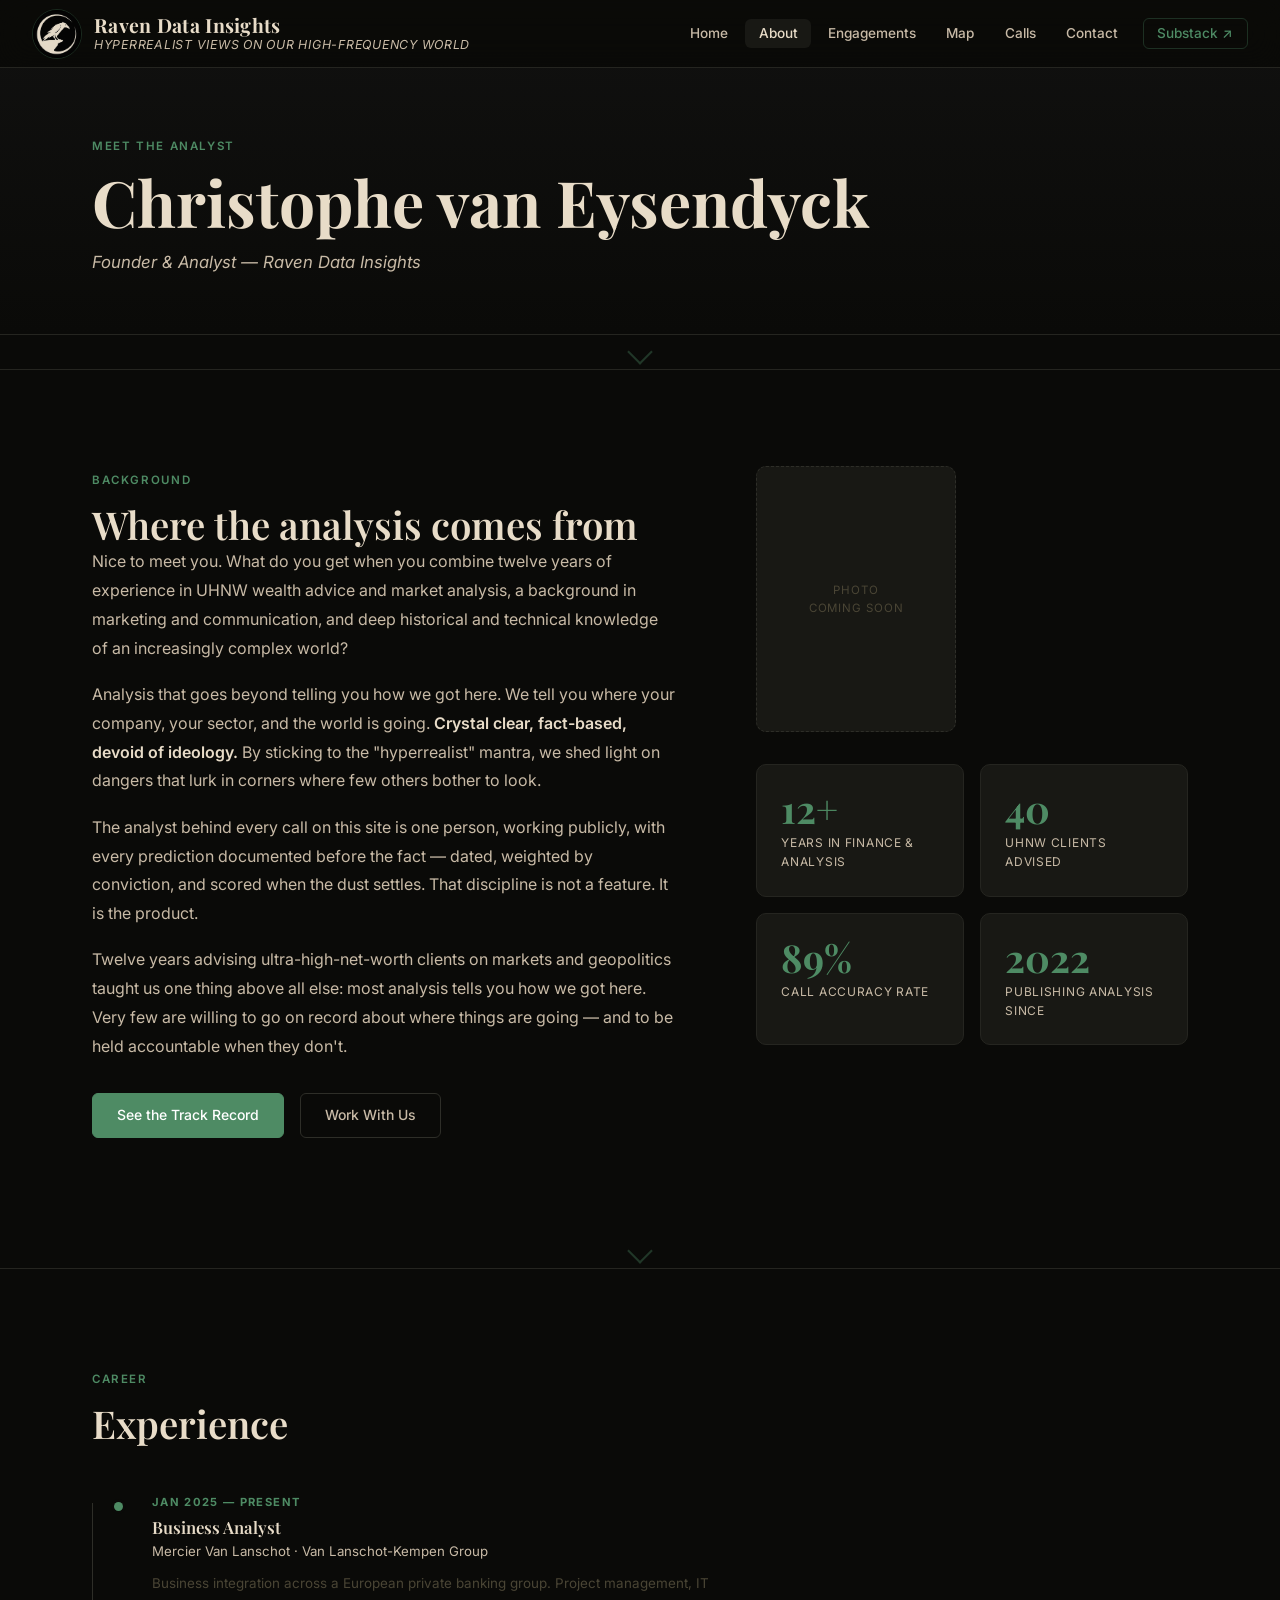
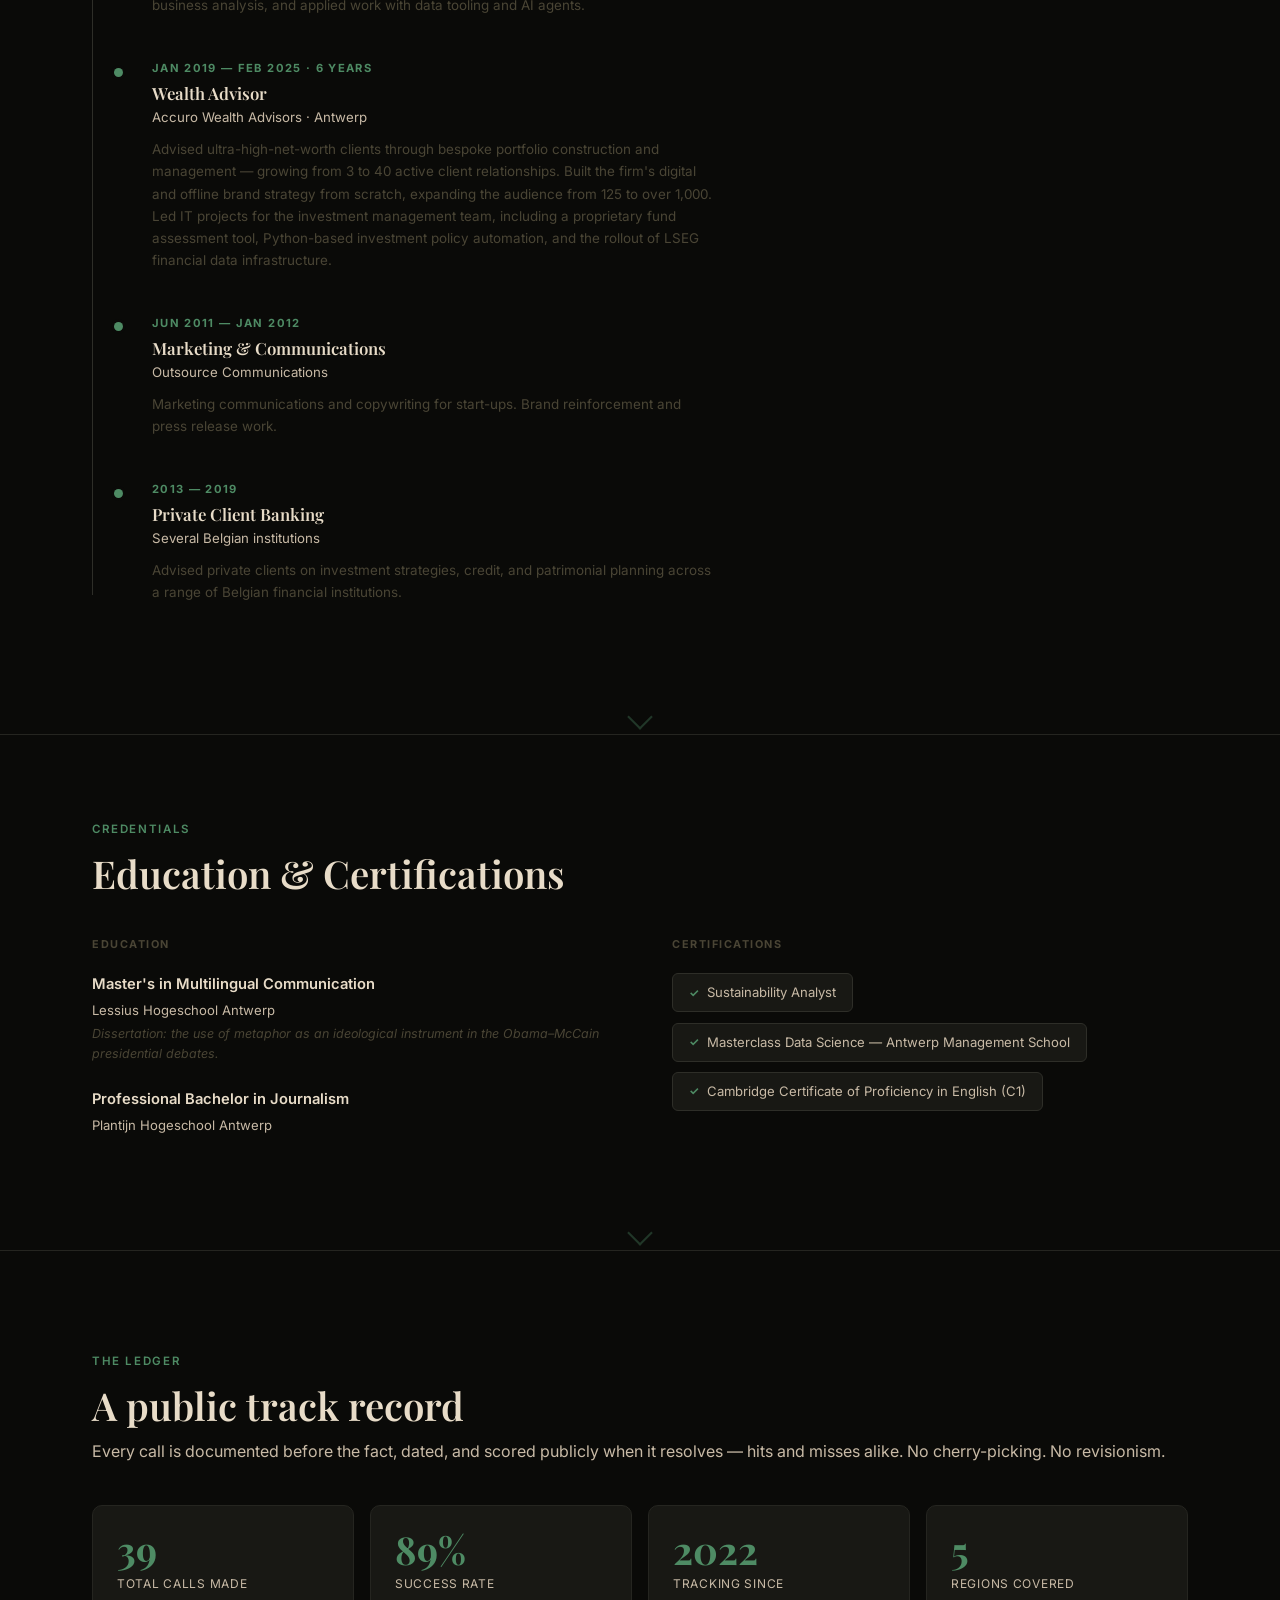
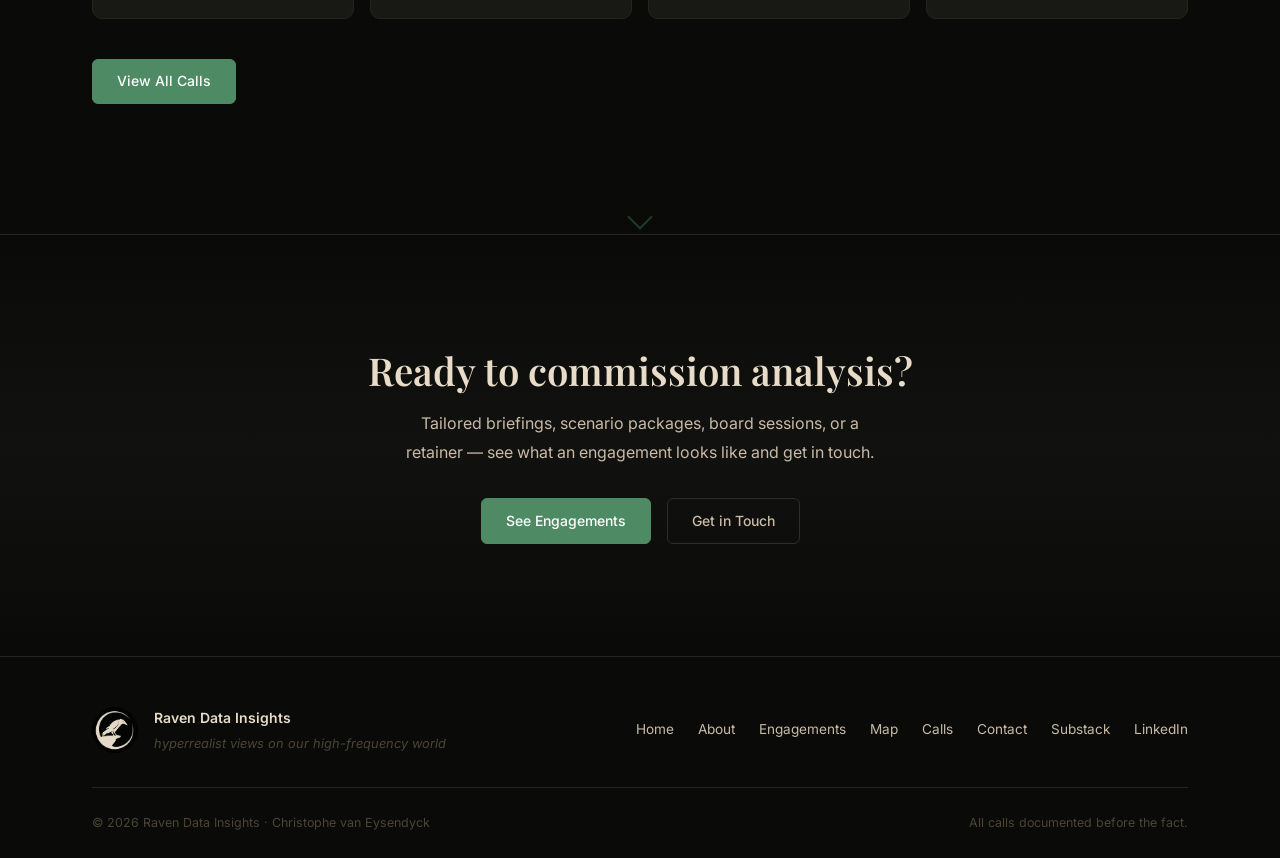
==== about.html @ c9869e21 "Add Meet the Analyst and Engagements pages Two new customer-facing pages: - about.html: bio, career " ====
<!DOCTYPE html>
<html lang="en">
<head>
  <meta charset="UTF-8">
  <meta name="viewport" content="width=device-width, initial-scale=1.0">
  <title>Meet the Analyst — Raven Data Insights</title>
  <meta name="description" content="Christophe van Eysendyck — geopolitical analyst, former UHNW wealth advisor, and founder of Raven Data Insights. Twelve years in finance, a public track record since 2022.">
  <link rel="canonical" href="https://realistdata.com/about">
  <link rel="icon" type="image/jpg" href="images/raven-logo.jpg">

  <link rel="preconnect" href="https://fonts.googleapis.com">
  <link rel="preconnect" href="https://fonts.gstatic.com" crossorigin>
  <link href="https://fonts.googleapis.com/css2?family=Playfair+Display:ital,wght@0,400;0,600;0,700;1,400&family=Inter:wght@300;400;500;600&display=swap" rel="stylesheet">

  <!-- Open Graph -->
  <meta property="og:type" content="website">
  <meta property="og:url" content="https://realistdata.com/about">
  <meta property="og:title" content="Meet the Analyst — Raven Data Insights">
  <meta property="og:description" content="Twelve years in UHNW wealth management and market analysis. A public track record since 2022. Meet the analyst behind the calls.">
  <meta property="og:image" content="https://realistdata.com/images/raven-og.jpg">
  <meta property="og:site_name" content="Raven Data Insights">

  <!-- Twitter Card -->
  <meta name="twitter:card" content="summary_large_image">
  <meta name="twitter:title" content="Meet the Analyst — Raven Data Insights">
  <meta name="twitter:description" content="Twelve years in UHNW wealth management and market analysis. A public track record since 2022.">
  <meta name="twitter:image" content="https://realistdata.com/images/raven-og.jpg">

  <link rel="stylesheet" href="css/style.css">
  <script id="Cookiebot" src="https://consent.cookiebot.com/uc.js" data-cbid="f82b530f-d535-4b13-9f3a-c132d8e75b42" data-blockingmode="auto" type="text/javascript"></script>
  <script async src="https://www.googletagmanager.com/gtag/js?id=G-5BYW86M4N2"></script>
  <script>
    window.dataLayer = window.dataLayer || [];
    function gtag(){dataLayer.push(arguments);}
    gtag('js', new Date());
    gtag('config', 'G-5BYW86M4N2');
  </script>
</head>
<body>
  <a href="#main" class="skip-link">Skip to content</a>

  <!-- ── NAVBAR ──────────────────────────────────────────────── -->
  <nav class="navbar">
    <a href="index.html" class="nav-brand">
      <img src="images/raven-logo.jpg" alt="Raven Data Insights" class="nav-logo">
      <div class="nav-title">
        <span class="nav-name">Raven Data Insights</span>
        <span class="nav-sub">hyperrealist views on our high-frequency world</span>
      </div>
    </a>
    <ul class="nav-links">
      <li><a href="index.html">Home</a></li>
      <li><a href="about.html" class="active">About</a></li>
      <li><a href="services.html">Engagements</a></li>
      <li><a href="map.html">Map</a></li>
      <li><a href="calls.html">Calls</a></li>
      <li><a href="contact.html">Contact</a></li>
      <li><a href="https://substack.com/@fromtheledge" target="_blank" rel="noopener" class="nav-cta">Substack ↗</a></li>
    </ul>
    <button class="nav-hamburger" aria-label="Toggle menu" aria-expanded="false">
      <span></span><span></span><span></span>
    </button>
  </nav>

  <main id="main">

  <!-- ── PAGE HEADER ─────────────────────────────────────────── -->
  <section class="page-hero">
    <div class="container">
      <span class="section-label">Meet the Analyst</span>
      <h1>Christophe van Eysendyck</h1>
      <p class="page-tagline">Founder &amp; Analyst — Raven Data Insights</p>
    </div>
  </section>

  <!-- ── BIO ─────────────────────────────────────────────────── -->
  <div class="section-divider"><div class="section-chevron"></div></div>
  <section class="bio-section">
    <div class="container">
      <div class="bio-grid">

        <div class="bio-text">
          <span class="section-label">Background</span>
          <h2>Where the analysis comes from</h2>

          <p>Nice to meet you. What do you get when you combine twelve years of experience in UHNW wealth advice and market analysis, a background in marketing and communication, and deep historical and technical knowledge of an increasingly complex world?</p>

          <p>Analysis that goes beyond telling you how we got here. We tell you where your company, your sector, and the world is going. <strong>Crystal clear, fact-based, devoid of ideology.</strong> By sticking to the "hyperrealist" mantra, we shed light on dangers that lurk in corners where few others bother to look.</p>

          <p>The analyst behind every call on this site is one person, working publicly, with every prediction documented before the fact — dated, weighted by conviction, and scored when the dust settles. That discipline is not a feature. It is the product.</p>

          <p>Twelve years advising ultra-high-net-worth clients on markets and geopolitics taught us one thing above all else: most analysis tells you how we got here. Very few are willing to go on record about where things are going — and to be held accountable when they don't.</p>

          <div style="margin-top: 2rem; display: flex; gap: 1rem; flex-wrap: wrap;">
            <a href="calls.html" class="btn btn-primary">See the Track Record</a>
            <a href="services.html" class="btn btn-outline">Work With Us</a>
          </div>
        </div>

        <div>
          <div class="bio-photo" aria-label="Photo coming soon">
            Photo<br>coming soon
          </div>
          <div class="bio-stats">
            <div class="stat-card">
              <span class="stat-number">12+</span>
              <span class="stat-label">Years in Finance &amp; Analysis</span>
            </div>
            <div class="stat-card">
              <span class="stat-number">40</span>
              <span class="stat-label">UHNW Clients Advised</span>
            </div>
            <div class="stat-card">
              <span class="stat-number" id="about-stat-rate">—</span>
              <span class="stat-label">Call Accuracy Rate</span>
            </div>
            <div class="stat-card">
              <span class="stat-number">2022</span>
              <span class="stat-label">Publishing Analysis Since</span>
            </div>
          </div>
        </div>

      </div>
    </div>
  </section>

  <!-- ── CAREER TIMELINE ─────────────────────────────────────── -->
  <div class="section-divider"><div class="section-chevron"></div></div>
  <section class="timeline-section">
    <div class="container">
      <span class="section-label">Career</span>
      <h2>Experience</h2>
      <div class="timeline-list">

        <div class="timeline-item">
          <div class="timeline-date">Jan 2025 — Present</div>
          <div class="timeline-role">Business Analyst</div>
          <div class="timeline-org">Mercier Van Lanschot · Van Lanschot-Kempen Group</div>
          <div class="timeline-desc">Business integration across a European private banking group. Project management, IT business analysis, and applied work with data tooling and AI agents.</div>
        </div>

        <div class="timeline-item">
          <div class="timeline-date">Jan 2019 — Feb 2025 · 6 years</div>
          <div class="timeline-role">Wealth Advisor</div>
          <div class="timeline-org">Accuro Wealth Advisors · Antwerp</div>
          <div class="timeline-desc">Advised ultra-high-net-worth clients through bespoke portfolio construction and management — growing from 3 to 40 active client relationships. Built the firm's digital and offline brand strategy from scratch, expanding the audience from 125 to over 1,000. Led IT projects for the investment management team, including a proprietary fund assessment tool, Python-based investment policy automation, and the rollout of LSEG financial data infrastructure.</div>
        </div>

        <div class="timeline-item">
          <div class="timeline-date">Jun 2011 — Jan 2012</div>
          <div class="timeline-role">Marketing &amp; Communications</div>
          <div class="timeline-org">Outsource Communications</div>
          <div class="timeline-desc">Marketing communications and copywriting for start-ups. Brand reinforcement and press release work.</div>
        </div>

        <div class="timeline-item">
          <div class="timeline-date">2013 — 2019</div>
          <div class="timeline-role">Private Client Banking</div>
          <div class="timeline-org">Several Belgian institutions</div>
          <div class="timeline-desc">Advised private clients on investment strategies, credit, and patrimonial planning across a range of Belgian financial institutions.</div>
        </div>

      </div>
    </div>
  </section>

  <!-- ── EDUCATION & CERTIFICATIONS ─────────────────────────── -->
  <div class="section-divider"><div class="section-chevron"></div></div>
  <section class="creds-section">
    <div class="container">
      <span class="section-label">Credentials</span>
      <h2>Education &amp; Certifications</h2>
      <div class="creds-grid">

        <div>
          <div class="creds-group-label">Education</div>
          <div class="edu-item">
            <div class="edu-degree">Master's in Multilingual Communication</div>
            <div class="edu-institution">Lessius Hogeschool Antwerp</div>
            <div class="edu-note">Dissertation: the use of metaphor as an ideological instrument in the Obama–McCain presidential debates.</div>
          </div>
          <div class="edu-item">
            <div class="edu-degree">Professional Bachelor in Journalism</div>
            <div class="edu-institution">Plantijn Hogeschool Antwerp</div>
          </div>
        </div>

        <div>
          <div class="creds-group-label">Certifications</div>
          <div class="cert-list">
            <div class="cert-chip">Sustainability Analyst</div>
            <div class="cert-chip">Masterclass Data Science — Antwerp Management School</div>
            <div class="cert-chip">Cambridge Certificate of Proficiency in English (C1)</div>
          </div>
        </div>

      </div>
    </div>
  </section>

  <!-- ── TRACK RECORD SNAPSHOT ───────────────────────────────── -->
  <div class="section-divider"><div class="section-chevron"></div></div>
  <section class="track-snapshot">
    <div class="container">
      <span class="section-label">The Ledger</span>
      <h2>A public track record</h2>
      <p>Every call is documented before the fact, dated, and scored publicly when it resolves — hits and misses alike. No cherry-picking. No revisionism.</p>
      <div class="snapshot-stats">
        <div class="stat-card">
          <span class="stat-number" id="snap-total">—</span>
          <span class="stat-label">Total Calls Made</span>
        </div>
        <div class="stat-card">
          <span class="stat-number" id="snap-rate">—</span>
          <span class="stat-label">Success Rate</span>
        </div>
        <div class="stat-card">
          <span class="stat-number">2022</span>
          <span class="stat-label">Tracking Since</span>
        </div>
        <div class="stat-card">
          <span class="stat-number" id="snap-regions">—</span>
          <span class="stat-label">Regions Covered</span>
        </div>
      </div>
      <div style="margin-top: 2.5rem;">
        <a href="calls.html" class="btn btn-primary">View All Calls</a>
      </div>
    </div>
  </section>

  <!-- ── CTA BAND ────────────────────────────────────────────── -->
  <div class="section-divider"><div class="section-chevron"></div></div>
  <section class="cta-section">
    <div class="container">
      <h2>Ready to commission analysis?</h2>
      <p>Tailored briefings, scenario packages, board sessions, or a retainer — see what an engagement looks like and get in touch.</p>
      <div class="cta-buttons">
        <a href="services.html" class="btn btn-primary">See Engagements</a>
        <a href="contact.html" class="btn btn-outline">Get in Touch</a>
      </div>
    </div>
  </section>

  </main>

  <!-- ── FOOTER ──────────────────────────────────────────────── -->
  <footer class="footer">
    <div class="container">
      <div class="footer-grid">
        <div class="footer-brand">
          <img src="images/raven-logo.jpg" alt="Logo" class="footer-logo">
          <div>
            <p><strong>Raven Data Insights</strong></p>
            <p><em>hyperrealist views on our high-frequency world</em></p>
          </div>
        </div>
        <div class="footer-links">
          <a href="index.html">Home</a>
          <a href="about.html">About</a>
          <a href="services.html">Engagements</a>
          <a href="map.html">Map</a>
          <a href="calls.html">Calls</a>
          <a href="contact.html">Contact</a>
          <a href="https://substack.com/@fromtheledge" target="_blank" rel="noopener">Substack</a>
          <a href="https://www.linkedin.com/newsletters/notes-from-the-ledge-6951182737105936385/" target="_blank" rel="noopener">LinkedIn</a>
        </div>
      </div>
      <div class="footer-bottom">
        <p>&copy; 2026 Raven Data Insights · Christophe van Eysendyck</p>
        <p>All calls documented before the fact.</p>
      </div>
    </div>
  </footer>

  <script>
    // Hamburger menu
    (function() {
      const btn = document.querySelector('.nav-hamburger');
      const nav = document.querySelector('.nav-links');
      if (!btn || !nav) return;
      btn.addEventListener('click', () => {
        const open = nav.classList.toggle('open');
        btn.classList.toggle('open', open);
        btn.setAttribute('aria-expanded', open);
      });
      nav.querySelectorAll('a').forEach(a => {
        a.addEventListener('click', () => {
          nav.classList.remove('open');
          btn.classList.remove('open');
          btn.setAttribute('aria-expanded', 'false');
        });
      });
    })();

    // Live stats from calls.json
    fetch('data/calls.json')
      .then(r => r.json())
      .then(data => {
        const all = data.calls.filter(c => !c._placeholder);
        const completed = all.filter(c => c.outcome !== 'pending');
        const successful = completed.filter(c => c.outcome === 'success');
        const regions = [...new Set(all.map(c => c.region))].length;
        const rate = completed.length > 0
          ? Math.round(successful.length / completed.length * 100) + '%'
          : '—';

        ['snap-total', 'about-stat-rate'].forEach(id => {
          const el = document.getElementById(id);
          if (el) el.textContent = id === 'snap-total' ? all.length : rate;
        });
        document.getElementById('snap-total').textContent = all.length;
        document.getElementById('snap-rate').textContent = rate;
        document.getElementById('snap-regions').textContent = regions;
        document.getElementById('about-stat-rate').textContent = rate;
      })
      .catch(() => {
        ['snap-total'].forEach(id => { const el = document.getElementById(id); if (el) el.textContent = '16'; });
        ['snap-rate', 'about-stat-rate'].forEach(id => { const el = document.getElementById(id); if (el) el.textContent = '86%'; });
        const el = document.getElementById('snap-regions'); if (el) el.textContent = '5';
      });
  </script>
</body>
</html>
---- css/style.css ----
/* ============================================================
   Raven Data Insights — Design System
   Fonts: Playfair Display (headings) + Inter (UI/body)
   Accent: #4E8B64 (monument green) | Background: near-black
   ============================================================ */

/* Fonts loaded via <link> in HTML <head> for performance — do not re-import here */

/* ── Variables ─────────────────────────────────────────────── */
:root {
  --bg:           #0a0a08;
  --bg-surface:   #111110;
  --bg-card:      #181814;
  --bg-elevated:  #222220;
  --text:         #e8dcc8;
  --text-muted:   #c8baa6;
  --text-dim:     #4a4535;
  --accent:       #4E8B64;
  --accent-hover: #3D7252;
  --accent-glow:  rgba(78, 139, 100, 0.12);
  --success:      #52b788;
  --failed:       #e07070;
  --pending:      #f4a942;
  --border:       #252520;
  --border-light: #2e2e28;
  --nav-h:        68px;
  --radius:       10px;
}

/* ── Reset ─────────────────────────────────────────────────── */
*, *::before, *::after { box-sizing: border-box; margin: 0; padding: 0; }
html { scroll-behavior: smooth; font-size: 16px; }
body {
  font-family: 'Inter', system-ui, sans-serif;
  background: var(--bg);
  color: var(--text);
  line-height: 1.6;
  -webkit-font-smoothing: antialiased;
  -moz-osx-font-smoothing: grayscale;
}
img { display: block; max-width: 100%; }
a { color: var(--accent); text-decoration: none; }
a:hover { text-decoration: underline; }
ul, ol { list-style: none; }

/* ── Accessibility: Focus styles ──────────────────────────── */
:focus-visible {
  outline: 2px solid var(--accent);
  outline-offset: 2px;
}

/* ── Accessibility: Skip-to-content link ──────────────────── */
.skip-link {
  position: absolute;
  top: -100%;
  left: 1rem;
  z-index: 9999;
  background: var(--accent);
  color: #fff;
  padding: 0.6rem 1.2rem;
  border-radius: 0 0 6px 6px;
  font-size: 0.85rem;
  font-weight: 600;
  text-decoration: none;
  transition: top 0.2s;
}
.skip-link:focus {
  top: 0;
  outline: 2px solid #fff;
  outline-offset: 2px;
}

/* ── Accessibility: Screen-reader-only text ───────────────── */
.sr-only {
  position: absolute;
  width: 1px;
  height: 1px;
  padding: 0;
  margin: -1px;
  overflow: hidden;
  clip: rect(0, 0, 0, 0);
  white-space: nowrap;
  border: 0;
}

/* ── Typography ────────────────────────────────────────────── */
h1, h2, h3, h4 { font-family: 'Playfair Display', Georgia, serif; color: var(--text); }
h1 { font-size: clamp(2.2rem, 5vw, 4rem); font-weight: 700; line-height: 1.1; }
h2 { font-size: clamp(1.7rem, 3vw, 2.6rem); font-weight: 600; line-height: 1.2; }
h3 { font-size: 1.2rem; font-weight: 600; }
p  { color: var(--text-muted); line-height: 1.8; }
strong { color: var(--text); font-weight: 600; }

.section-label {
  display: inline-block;
  font-size: 0.72rem;
  font-weight: 600;
  letter-spacing: 0.14em;
  text-transform: uppercase;
  color: var(--accent);
  margin-bottom: 0.75rem;
}

/* ── Layout ────────────────────────────────────────────────── */
.container { max-width: 1160px; margin: 0 auto; padding: 0 2rem; }

/* ── Buttons ───────────────────────────────────────────────── */
.btn {
  display: inline-flex;
  align-items: center;
  gap: 0.4rem;
  padding: 0.65rem 1.5rem;
  border-radius: 6px;
  font-family: 'Inter', sans-serif;
  font-size: 0.875rem;
  font-weight: 500;
  text-decoration: none;
  transition: background 0.18s, border-color 0.18s, color 0.18s, transform 0.15s;
  cursor: pointer;
  border: 1px solid transparent;
  white-space: nowrap;
}
.btn:hover { text-decoration: none; transform: translateY(-1px); }
.btn-primary  { background: var(--accent); color: #fff; border-color: var(--accent); }
.btn-primary:hover  { background: var(--accent-hover); border-color: var(--accent-hover); }
.btn-secondary { background: var(--bg-card); color: var(--text); border-color: var(--border-light); }
.btn-secondary:hover { background: var(--bg-elevated); }
.btn-outline  { background: transparent; color: var(--text-muted); border-color: var(--border-light); }
.btn-outline:hover  { background: var(--bg-card); color: var(--text); }

/* ================================================================
   NAVBAR
   ================================================================ */
.navbar {
  position: fixed; top: 0; left: 0; right: 0;
  z-index: 1000;
  height: var(--nav-h);
  display: flex;
  align-items: center;
  justify-content: space-between;
  padding: 0 2rem;
  background: rgba(10, 10, 8, 0.94);
  border-bottom: 1px solid var(--border);
  backdrop-filter: blur(16px);
  -webkit-backdrop-filter: blur(16px);
}
.nav-brand {
  display: flex;
  align-items: center;
  gap: 0.75rem;
  text-decoration: none;
}
.nav-logo {
  width: 50px; height: 50px;
  border-radius: 50%;
  object-fit: cover;
  border: 1px solid rgba(78, 139, 100,0.25);
}
.nav-title { display: flex; flex-direction: column; line-height: 1.2; }
.nav-name {
  font-family: 'Playfair Display', serif;
  font-size: 1.22rem;
  font-weight: 700;
  color: var(--text);
  letter-spacing: 0.015em;
}
.nav-sub {
  font-size: 0.775rem;
  color: var(--text-muted);
  letter-spacing: 0.06em;
  text-transform: uppercase;
  font-style: italic;
}
.nav-links {
  display: flex;
  align-items: center;
  gap: 0.2rem;
}
.nav-links a {
  font-size: 0.85rem;
  font-weight: 500;
  color: var(--text-muted);
  padding: 0.4rem 0.85rem;
  border-radius: 6px;
  transition: color 0.15s, background 0.15s;
  text-decoration: none;
}
.nav-links a:hover,
.nav-links a.active { color: var(--text); background: var(--bg-card); }
.nav-cta {
  color: var(--accent) !important;
  border: 1px solid rgba(78, 139, 100,0.3);
  margin-left: 0.5rem;
}
.nav-cta:hover { background: var(--accent-glow) !important; }

/* ── Hamburger menu (mobile only) ───────────────────────── */
.nav-hamburger {
  display: none;
  flex-direction: column;
  justify-content: center;
  gap: 5px;
  cursor: pointer;
  background: none;
  border: none;
  padding: 8px;
  border-radius: 6px;
  transition: background 0.15s;
  flex-shrink: 0;
  margin-left: 0.5rem;
}
.nav-hamburger:hover { background: var(--bg-card); }
.nav-hamburger span {
  display: block;
  width: 22px;
  height: 2px;
  background: var(--text-muted);
  border-radius: 2px;
  transition: transform 0.22s ease, opacity 0.22s ease;
}
.nav-hamburger.open span:nth-child(1) { transform: translateY(7px) rotate(45deg); }
.nav-hamburger.open span:nth-child(2) { opacity: 0; transform: scaleX(0); }
.nav-hamburger.open span:nth-child(3) { transform: translateY(-7px) rotate(-45deg); }

/* ================================================================
   HOME PAGE — HERO
   ================================================================ */
.hero {
  min-height: 88vh;
  display: flex;
  flex-direction: column;
  align-items: center;
  justify-content: center;
  text-align: center;
  padding: calc(var(--nav-h) + 4rem) 2rem 5rem;
  position: relative;
  overflow: hidden;
}
.hero::before {
  content: '';
  position: absolute; inset: 0;
  background:
    radial-gradient(ellipse at 50% 25%, rgba(78, 139, 100,0.07) 0%, transparent 55%),
    radial-gradient(ellipse at 50% 100%, rgba(78, 139, 100,0.03) 0%, transparent 50%);
  pointer-events: none;
}
.hero-logo {
  width: 120px; height: 120px;
  border-radius: 50%;
  object-fit: cover;
  margin-bottom: 2rem;
  border: 2px solid rgba(78, 139, 100,0.35);
  box-shadow: 0 0 50px rgba(78, 139, 100,0.18), 0 0 100px rgba(78, 139, 100,0.06);
}
.hero-title { color: var(--text); margin-bottom: 0.75rem; letter-spacing: -0.01em; }
.hero-tagline {
  font-size: clamp(1.05rem, 2.2vw, 1.35rem);
  color: var(--text);
  font-weight: 400;
  letter-spacing: 0.02em;
  margin-bottom: 0.5rem;
  max-width: 520px;
}
.hero-subtitle {
  font-size: 0.92rem;
  font-style: italic;
  color: var(--text-muted);
  letter-spacing: 0.04em;
  margin-bottom: 2.5rem;
  max-width: 400px;
}
.hero-cta {
  display: flex;
  gap: 1rem;
  flex-wrap: wrap;
  justify-content: center;
}
.hero-scroll {
  position: absolute;
  bottom: 1.75rem;
  left: 50%;
  transform: translateX(-50%);
  display: flex;
  flex-direction: column;
  align-items: center;
  gap: 0.6rem;
  color: var(--text-muted);
  font-size: 0.68rem;
  letter-spacing: 0.12em;
  text-transform: uppercase;
  animation: fadeInUp 1s ease 0.5s both;
}
.scroll-chevron {
  width: 24px;
  height: 24px;
  border-right: 2px solid var(--accent);
  border-bottom: 2px solid var(--accent);
  transform: rotate(45deg);
  opacity: 0.5;
  animation: scrollBounce 2s ease infinite;
}
@keyframes scrollBounce {
  0%, 100% { opacity: 0.3; transform: rotate(45deg) translateY(0); }
  50% { opacity: 0.8; transform: rotate(45deg) translateY(5px); }
}
@keyframes fadeInUp {
  from { opacity: 0; transform: translateX(-50%) translateY(10px); }
  to   { opacity: 1; transform: translateX(-50%) translateY(0); }
}

/* ================================================================
   HOME PAGE — THE METHOD
   ================================================================ */
.method {
  padding: 7rem 0;
  border-top: 1px solid var(--border);
}
.method-grid {
  display: grid;
  grid-template-columns: 1fr 1fr;
  gap: 4rem;
  align-items: start;
}
.method-text h2 { margin-bottom: 1.5rem; }
.method-text p  { margin-bottom: 1.1rem; }

.method-principles {
  display: grid;
  grid-template-columns: 1fr 1fr;
  gap: 1rem;
}
.method-card {
  background: var(--bg-card);
  border: 1px solid var(--border);
  border-radius: var(--radius);
  padding: 1.5rem;
  transition: border-color 0.2s;
}
.method-card:hover { border-color: rgba(78, 139, 100, 0.3); }
.method-card-number {
  font-family: 'Playfair Display', serif;
  font-size: 1.8rem;
  font-weight: 700;
  color: var(--accent);
  line-height: 1;
  margin-bottom: 0.75rem;
  opacity: 0.6;
}
.method-card h3 {
  font-size: 1rem;
  margin-bottom: 0.5rem;
}
.method-card p {
  font-size: 0.84rem;
  line-height: 1.65;
}

/* ================================================================
   HOME PAGE — ABOUT
   ================================================================ */
.about {
  padding: 7rem 0;
  border-top: 1px solid var(--border);
}
.about-grid {
  display: grid;
  grid-template-columns: 1fr 1fr;
  gap: 5rem;
  align-items: start;
}
.about-text h2 { margin-bottom: 1.5rem; }
.about-text p  { margin-bottom: 1.1rem; }
.about-stats {
  display: grid;
  grid-template-columns: 1fr 1fr;
  gap: 1rem;
}
.stat-card {
  background: var(--bg-card);
  border: 1px solid var(--border);
  border-radius: var(--radius);
  padding: 1.5rem;
  display: flex;
  flex-direction: column;
  gap: 0.35rem;
  transition: border-color 0.2s;
}
.stat-card:hover { border-color: rgba(78, 139, 100,0.3); }
.stat-number {
  font-family: 'Playfair Display', serif;
  font-size: 2.4rem;
  font-weight: 700;
  color: var(--accent);
  line-height: 1;
}
.stat-label {
  font-size: 0.75rem;
  color: var(--text-muted);
  text-transform: uppercase;
  letter-spacing: 0.06em;
}

/* ================================================================
   HOME PAGE — SERVICES
   ================================================================ */
.services {
  padding: 7rem 0;
  border-top: 1px solid var(--border);
}
.services h2 { margin-bottom: 3.5rem; }
.services-grid {
  display: grid;
  grid-template-columns: repeat(3, 1fr);
  gap: 1.5rem;
}
.service-card {
  background: var(--bg-card);
  border: 1px solid var(--border);
  border-radius: var(--radius);
  padding: 2rem;
  transition: border-color 0.2s, transform 0.2s;
}
.service-card:hover {
  border-color: rgba(78, 139, 100,0.35);
  transform: translateY(-3px);
}
.service-icon { font-size: 1.6rem; margin-bottom: 1.1rem; }
.service-card h3 { color: var(--text); margin-bottom: 0.75rem; }

/* ================================================================
   HOME PAGE — CTA BAND
   ================================================================ */
.cta-section {
  padding: 7rem 0;
  border-top: 1px solid var(--border);
  text-align: center;
  background: linear-gradient(to bottom, var(--bg), var(--bg-surface) 50%, var(--bg));
}
.cta-section h2 { margin-bottom: 1rem; }
.cta-section p  { margin-bottom: 2rem; max-width: 480px; margin-left: auto; margin-right: auto; }
.cta-buttons { display: flex; gap: 1rem; justify-content: center; flex-wrap: wrap; }

/* ================================================================
   HOME PAGE — CONTACT CTA BAND
   ================================================================ */
.contact-cta-section {
  padding: 5rem 0;
  border-top: 1px solid var(--border);
}
.contact-cta-inner {
  display: flex;
  align-items: center;
  justify-content: space-between;
  gap: 3rem;
  background: var(--bg-card);
  border: 1px solid var(--border-light);
  border-left: 3px solid var(--accent);
  border-radius: var(--radius);
  padding: 3rem;
}
.contact-cta-text { flex: 1; }
.contact-cta-text h2 { margin-bottom: 0.75rem; }
.contact-cta-text p  { color: var(--text-muted); max-width: 440px; line-height: 1.7; }
.contact-cta-action {
  display: flex;
  flex-direction: column;
  align-items: center;
  gap: 1.1rem;
  flex-shrink: 0;
}
.contact-cta-email {
  font-size: 0.82rem;
  color: var(--text-dim);
}
.contact-cta-email a {
  color: var(--accent);
  text-decoration: none;
}
.contact-cta-email a:hover { text-decoration: underline; }

/* ================================================================
   SECTION DIVIDERS (chevrons between sections)
   ================================================================ */
.section-divider {
  display: flex;
  justify-content: center;
  padding: 0.5rem 0;
  background: var(--bg);
}
.section-chevron {
  width: 18px;
  height: 18px;
  border-right: 2px solid var(--accent);
  border-bottom: 2px solid var(--accent);
  transform: rotate(45deg);
  opacity: 0.35;
}

/* ================================================================
   FLOATING CTA BAR
   ================================================================ */
.floating-cta {
  position: fixed;
  bottom: 0;
  left: 0;
  right: 0;
  z-index: 900;
  background: rgba(10, 10, 8, 0.95);
  border-top: 1px solid var(--border-light);
  backdrop-filter: blur(16px);
  -webkit-backdrop-filter: blur(16px);
  padding: 1.25rem 2rem;
  transform: translateY(100%);
  opacity: 0;
  transition: transform 0.35s ease, opacity 0.25s ease;
  pointer-events: none;
}
.floating-cta.show {
  transform: translateY(0);
  opacity: 1;
  pointer-events: auto;
}
.floating-cta-inner {
  max-width: 1160px;
  margin: 0 auto;
  display: flex;
  align-items: center;
  justify-content: space-between;
  gap: 1.5rem;
}
.floating-cta-text {
  font-size: 1.15rem;
  color: var(--text);
  font-weight: 600;
  letter-spacing: 0.01em;
}
.btn-sm {
  padding: 0.65rem 1.75rem;
  font-size: 0.95rem;
}

/* ================================================================
   CONTACT PAGE
   ================================================================ */
.contact-page {
  padding: calc(var(--nav-h) + 4rem) 0 6rem;
}
.contact-grid {
  display: grid;
  grid-template-columns: 1fr 1.6fr;
  gap: 4rem;
  align-items: start;
}
.contact-info { }
.contact-info h1 { margin-bottom: 0.6rem; }
.contact-info .page-subtitle { margin-bottom: 2rem; }
.contact-info-block {
  margin-bottom: 2rem;
}
.contact-info-label {
  font-size: 0.65rem;
  font-weight: 700;
  letter-spacing: 0.12em;
  text-transform: uppercase;
  color: var(--text-dim);
  margin-bottom: 0.5rem;
}
.contact-info-value {
  font-size: 0.95rem;
  color: var(--text-muted);
}
.contact-info-value a {
  color: var(--accent);
  text-decoration: none;
}
.contact-info-value a:hover { text-decoration: underline; }
.contact-email-placeholder {
  color: var(--text-dim);
  font-style: italic;
  font-size: 0.85rem;
}
.contact-divider {
  border: none;
  border-top: 1px solid var(--border);
  margin: 2rem 0;
}

/* Contact form */
.contact-form-wrap {
  background: var(--bg-card);
  border: 1px solid var(--border-light);
  border-radius: var(--radius);
  padding: 2.5rem;
}
.contact-form-wrap h2 {
  font-size: 1.25rem;
  margin-bottom: 0.4rem;
}
.contact-form-wrap .form-intro {
  font-size: 0.84rem;
  color: var(--text-muted);
  margin-bottom: 2rem;
}
.form-group {
  margin-bottom: 1.25rem;
}
.form-group label {
  display: block;
  font-size: 0.75rem;
  font-weight: 600;
  letter-spacing: 0.06em;
  text-transform: uppercase;
  color: var(--text-dim);
  margin-bottom: 0.45rem;
}
.form-group input,
.form-group textarea {
  width: 100%;
  background: var(--bg-elevated);
  border: 1px solid var(--border-light);
  border-radius: 6px;
  padding: 0.7rem 0.9rem;
  color: var(--text);
  font-family: 'Inter', sans-serif;
  font-size: 0.875rem;
  transition: border-color 0.15s;
  box-sizing: border-box;
}
.form-group input:focus,
.form-group textarea:focus {
  outline: 2px solid var(--accent);
  outline-offset: -1px;
  border-color: var(--accent);
}
.form-group input::placeholder,
.form-group textarea::placeholder {
  color: var(--text-dim);
}
.form-group textarea { resize: vertical; min-height: 130px; }
.form-row {
  display: grid;
  grid-template-columns: 1fr 1fr;
  gap: 1rem;
}
.form-actions { margin-top: 1.75rem; }
/* Honeypot — visually hidden from real users */
.form-honeypot { display: none !important; }

/* Form success / error states */
.form-success {
  text-align: center;
  padding: 3rem 2rem;
}
.form-success-icon { font-size: 2.5rem; margin-bottom: 1rem; }
.form-success h3 { margin-bottom: 0.5rem; }
.form-success p { color: var(--text-muted); font-size: 0.9rem; }
.form-error-msg {
  background: rgba(224,112,112,0.1);
  border: 1px solid rgba(224,112,112,0.25);
  border-radius: 6px;
  color: var(--failed);
  font-size: 0.82rem;
  padding: 0.7rem 1rem;
  margin-top: 1rem;
  display: none;
}

/* ================================================================
   FOOTER
   ================================================================ */
.footer {
  border-top: 1px solid var(--border);
  padding: 3rem 0 1.5rem;
}
.footer-grid {
  display: flex;
  justify-content: space-between;
  align-items: center;
  gap: 2rem;
  margin-bottom: 2rem;
  flex-wrap: wrap;
}
.footer-brand { display: flex; align-items: center; gap: 1rem; }
.footer-logo { width: 46px; height: 46px; border-radius: 50%; object-fit: cover; }
.footer-brand p { font-size: 0.875rem; color: var(--text-muted); }
.footer-brand em { color: var(--text-dim); font-size: 0.8rem; }
.footer-links { display: flex; gap: 1.5rem; flex-wrap: wrap; }
.footer-links a { font-size: 0.85rem; color: var(--text-muted); }
.footer-links a:hover { color: var(--text); text-decoration: none; }
.footer-bottom {
  border-top: 1px solid var(--border);
  padding-top: 1.5rem;
  display: flex;
  justify-content: space-between;
  align-items: center;
  flex-wrap: wrap;
  gap: 0.5rem;
}
.footer-bottom p { font-size: 0.78rem; color: var(--text-dim); }

/* ================================================================
   MAP PAGE
   ================================================================ */
.map-page body, body.map-page { overflow: hidden; }

.map-bar {
  position: fixed;
  top: var(--nav-h); left: 0; right: 0;
  z-index: 500;
  height: 46px;
  display: flex;
  align-items: center;
  padding: 0 1.5rem;
  background: rgba(10,10,8,0.88);
  border-bottom: 1px solid var(--border);
  backdrop-filter: blur(10px);
  gap: 1rem;
}
.map-bar-title {
  font-size: 0.8rem;
  font-weight: 500;
  color: var(--text-muted);
  letter-spacing: 0.03em;
}
.map-bar-stats {
  display: flex;
  align-items: center;
  gap: 0.25em;
  font-size: 0.78rem;
  color: #b5b5ad;
  letter-spacing: 0.01em;
}
.map-bar-stats .stat-value {
  font-weight: 600;
  font-variant-numeric: tabular-nums;
}
.map-bar-stats .stat-total   { color: #ffffff; }
.map-bar-stats .stat-correct { color: var(--success); }
.map-bar-stats .stat-missed  { color: var(--failed); }
.map-bar-stats .stat-pending { color: var(--pending); }
.map-bar-stats .stat-sep     { margin: 0 0.35em; color: var(--text-dim); }

#map {
  position: fixed;
  top: calc(var(--nav-h) + 46px);
  left: 0; right: 0; bottom: 0;
  z-index: 1;
}

/* Map Legend */
.map-legend {
  position: fixed;
  bottom: 1.5rem;
  left: 1.25rem;
  z-index: 500;
  background: rgba(13,13,10,0.94);
  border: 1px solid var(--border-light);
  border-radius: var(--radius);
  backdrop-filter: blur(14px);
  -webkit-backdrop-filter: blur(14px);
  padding: 1rem 1.25rem;
  box-shadow: 0 8px 30px rgba(0,0,0,0.4);
}
.legend-title {
  font-size: 0.62rem;
  color: var(--text-dim);
  text-transform: uppercase;
  letter-spacing: 0.12em;
  margin-bottom: 0.8rem;
  font-weight: 600;
}
.legend-item {
  display: flex;
  align-items: center;
  gap: 0.6rem;
  margin-bottom: 0.45rem;
  font-size: 0.8rem;
  color: var(--text-muted);
}
.legend-item:last-child { margin-bottom: 0; }
.legend-dot {
  width: 11px; height: 11px;
  border-radius: 50%;
  flex-shrink: 0;
  border: 1.5px solid rgba(255,255,255,0.12);
}
.legend-dot.success { background: var(--success); box-shadow: 0 0 6px rgba(82,183,136,0.5); }
.legend-dot.failed  { background: var(--failed);  box-shadow: 0 0 6px rgba(224,112,112,0.5); }
.legend-dot.pending { background: var(--pending); box-shadow: 0 0 6px rgba(244,169,66,0.5); }
.legend-dot.passive { background: #555; }

.popup-inner {
  font-family: 'Inter', sans-serif;
  min-width: 260px;
  max-width: 320px;
  padding: 1.25rem;
}
.popup-year {
  font-size: 0.68rem;
  font-weight: 700;
  letter-spacing: 0.12em;
  text-transform: uppercase;
  color: var(--accent);
  margin-bottom: 0.35rem;
}
.popup-title {
  font-family: 'Playfair Display', serif;
  font-size: 1rem;
  font-weight: 700;
  color: #e8dcc8;
  margin-bottom: 0.7rem;
  line-height: 1.3;
}
.popup-status {
  display: inline-flex;
  align-items: center;
  gap: 0.35rem;
  font-size: 0.73rem;
  font-weight: 600;
  padding: 0.22rem 0.6rem;
  border-radius: 4px;
  margin-bottom: 0.8rem;
}
.popup-status.success { background: rgba(82,183,136,0.14); color: var(--success); }
.popup-status.failed  { background: rgba(224,112,112,0.14); color: var(--failed); }
.popup-status.pending { background: rgba(244,169,66,0.14); color: var(--pending); }
.popup-desc {
  font-size: 0.82rem;
  color: #7a7060;
  line-height: 1.6;
  margin-bottom: 0.85rem;
  border-top: 1px solid #252520;
  padding-top: 0.85rem;
}
.popup-footer {
  display: flex;
  justify-content: space-between;
  align-items: center;
}
.popup-link {
  font-size: 0.78rem;
  color: var(--accent);
  text-decoration: none;
}
.popup-link:hover { text-decoration: underline; }
.popup-weight-tag {
  font-size: 0.7rem;
  color: var(--text-dim);
  display: flex;
  align-items: center;
  gap: 0.25rem;
}

/* ================================================================
   CALLS PAGE
   ================================================================ */
.calls-page { padding: calc(var(--nav-h) + 3.5rem) 0 5rem; }
.page-header { margin-bottom: 3rem; }
.page-header h1 { margin-bottom: 0.5rem; }
.page-subtitle {
  color: var(--text-muted);
  font-style: italic;
  font-size: 1rem;
}

/* Score summary row */
.score-grid {
  display: grid;
  grid-template-columns: repeat(4, 1fr);
  gap: 1rem;
  margin-bottom: 3rem;
}
.score-card {
  background: var(--bg-card);
  border: 1px solid var(--border);
  border-radius: var(--radius);
  padding: 1.25rem 1.5rem;
  transition: border-color 0.2s;
}
.score-card:hover { border-color: rgba(78, 139, 100,0.25); }
.score-card-year {
  font-size: 0.68rem;
  font-weight: 700;
  letter-spacing: 0.12em;
  text-transform: uppercase;
  color: var(--text-muted);
  margin-bottom: 0.5rem;
}
.score-card-value {
  font-family: 'Playfair Display', serif;
  font-size: 2.1rem;
  font-weight: 700;
  color: var(--accent);
  line-height: 1;
  margin-bottom: 0.3rem;
}
.score-card-label { font-size: 0.78rem; color: var(--text-muted); }
.score-bar {
  margin-top: 0.8rem;
  height: 3px;
  background: var(--border);
  border-radius: 2px;
  overflow: hidden;
}
.score-bar-fill {
  height: 100%;
  background: linear-gradient(to right, var(--accent), #6AAF84);
  border-radius: 2px;
  width: 0;
  transition: width 1s ease 0.3s;
}

/* Year filter tabs */
.year-tabs {
  display: flex;
  gap: 0;
  margin-bottom: 2rem;
  border-bottom: 1px solid var(--border);
}
.year-tab {
  padding: 0.6rem 1.5rem;
  background: none;
  border: none;
  color: var(--text-muted);
  font-family: 'Inter', sans-serif;
  font-size: 0.875rem;
  font-weight: 500;
  cursor: pointer;
  border-bottom: 2px solid transparent;
  margin-bottom: -1px;
  transition: color 0.15s, border-color 0.15s;
}
.year-tab:hover { color: var(--text); }
.year-tab.active { color: var(--accent); border-bottom-color: var(--accent); }

/* Calls list */
.calls-list { display: flex; flex-direction: column; gap: 0.75rem; }

.call-card {
  background: var(--bg-card);
  border: 1px solid var(--border);
  border-radius: var(--radius);
  padding: 1.4rem 1.6rem;
  display: grid;
  grid-template-columns: 1fr auto;
  gap: 1.5rem;
  align-items: center;
  transition: border-color 0.18s;
}
.call-card:hover { border-color: var(--border-light); }
.call-card.success-card { border-left: 3px solid rgba(82,183,136,0.4); }
.call-card.failed-card  { border-left: 3px solid rgba(224,112,112,0.4); }
.call-card.pending-card { border-left: 3px solid rgba(244,169,66,0.4); }
.call-card.placeholder  { opacity: 0.35; border-style: dashed; }

.call-meta {
  display: flex;
  align-items: center;
  gap: 0.65rem;
  margin-bottom: 0.4rem;
  flex-wrap: wrap;
}
.call-date {
  font-size: 0.73rem;
  color: var(--text-muted);
  letter-spacing: 0.02em;
}
.call-region {
  font-size: 0.67rem;
  font-weight: 600;
  letter-spacing: 0.08em;
  text-transform: uppercase;
  color: var(--text-dim);
  background: var(--bg-elevated);
  padding: 0.18rem 0.5rem;
  border-radius: 3px;
}
.call-title {
  font-family: 'Playfair Display', serif;
  font-size: 1.05rem;
  color: var(--text);
  margin-bottom: 0.45rem;
  line-height: 1.3;
}
.call-desc {
  font-size: 0.84rem;
  color: var(--text-muted);
  line-height: 1.65;
  margin-bottom: 0.5rem;
}
.call-link {
  font-size: 0.78rem;
  color: var(--accent);
}
.call-link:hover { text-decoration: underline; }

.call-right {
  display: flex;
  flex-direction: column;
  align-items: flex-end;
  gap: 0.6rem;
  min-width: 120px;
}
.outcome-badge {
  display: inline-flex;
  align-items: center;
  gap: 0.35rem;
  font-size: 0.77rem;
  font-weight: 600;
  padding: 0.3rem 0.75rem;
  border-radius: 5px;
  white-space: nowrap;
}
.outcome-badge.success { background: rgba(82,183,136,0.12); color: var(--success); }
.outcome-badge.failed  { background: rgba(224,112,112,0.12); color: var(--failed); }
.outcome-badge.pending { background: rgba(244,169,66,0.12); color: var(--pending); }

.weight-badge {
  font-size: 0.72rem;
  color: var(--text-dim);
  display: flex;
  align-items: center;
  gap: 0.3rem;
}
.weight-stars { color: var(--accent); }
.weight-label { color: var(--text-muted); }

/* Scoring explainer */
.scoring-note {
  margin-top: 3rem;
  padding: 1.5rem;
  background: var(--bg-card);
  border: 1px solid var(--border);
  border-radius: var(--radius);
  font-size: 0.82rem;
  color: var(--text-muted);
  line-height: 1.7;
}
.scoring-note strong { color: var(--text); }

/* ================================================================
   RESPONSIVE
   ================================================================ */
@media (max-width: 900px) {
  .method-grid { grid-template-columns: 1fr; gap: 3rem; }
  .about-grid { grid-template-columns: 1fr; gap: 3rem; }
  .services-grid { grid-template-columns: 1fr 1fr; }
  .score-grid { grid-template-columns: 1fr 1fr; }
  .contact-cta-inner { flex-direction: column; align-items: flex-start; }
  .contact-cta-action { align-items: flex-start; }
  .contact-grid { grid-template-columns: 1fr; gap: 2.5rem; }
}

/* ── Hamburger / mobile nav (≤ 680px) ───────────────────── */
@media (max-width: 680px) {
  .nav-hamburger { display: flex; }
  .nav-links {
    display: none;
    position: fixed;
    top: var(--nav-h);
    left: 0;
    right: 0;
    background: rgba(10, 10, 8, 0.98);
    border-bottom: 1px solid var(--border);
    backdrop-filter: blur(16px);
    -webkit-backdrop-filter: blur(16px);
    flex-direction: column;
    padding: 0.6rem 0.75rem 1rem;
    gap: 0.15rem;
    z-index: 999;
    box-shadow: 0 8px 24px rgba(0,0,0,0.5);
  }
  .nav-links.open { display: flex; }
  .nav-links li { width: 100%; }
  .nav-links a {
    display: block;
    padding: 0.75rem 1rem;
    font-size: 0.9rem;
    border-radius: 6px;
  }
  .nav-cta { margin-left: 0; }
}

@media (max-width: 600px) {
  .nav-sub { display: none; }
  .hero {
    min-height: auto;
    padding: calc(var(--nav-h) + 2.5rem) 1.5rem 3.5rem;
  }
  .hero-logo { width: 90px; height: 90px; margin-bottom: 1.5rem; }
  .hero-tagline { font-size: 1rem; }
  .hero-scroll { bottom: 1rem; }
  .scroll-chevron { width: 18px; height: 18px; }
  .method { padding: 4rem 0; }
  .method-principles { grid-template-columns: 1fr; }
  .services-grid { grid-template-columns: 1fr; }
  .score-grid { grid-template-columns: 1fr 1fr; }
  .call-card { grid-template-columns: 1fr; }
  .call-right { flex-direction: row; align-items: center; flex-wrap: wrap; min-width: unset; }
  .container { padding: 0 1.25rem; }
  .footer-grid { flex-direction: column; align-items: flex-start; }
  .form-row { grid-template-columns: 1fr; }
  .contact-form-wrap { padding: 1.5rem; }

  /* Floating CTA — stack on mobile */
  .floating-cta { padding: 1rem 1.25rem; }
  .floating-cta-inner { flex-direction: column; gap: 0.6rem; text-align: center; }
  .floating-cta-text { font-size: 1rem; }
  .btn-sm { padding: 0.6rem 1.5rem; font-size: 0.9rem; width: 100%; justify-content: center; }

  /* Section dividers — smaller on mobile */
  .section-chevron { width: 14px; height: 14px; }

  /* Map bar — truncate long title gracefully */
  .map-bar { overflow: hidden; }
  .map-bar-title {
    overflow: hidden;
    text-overflow: ellipsis;
    white-space: nowrap;
    flex-shrink: 1;
    min-width: 0;
  }
  .map-bar-stats { flex-shrink: 0; white-space: nowrap; }

  /* Larger touch targets on map controls */
  .year-btn { min-height: 44px; font-size: 0.9rem; padding: 0.6rem 0.75rem; }
  .globe-zoom-btn { width: 44px; height: 44px; font-size: 1.3rem; }
}

/* ================================================================
   INNER PAGE HERO — shared header for non-hero pages
   ================================================================ */
.page-hero {
  padding: calc(var(--nav-h) + 4rem) 0 3.5rem;
  border-bottom: 1px solid var(--border);
  background: linear-gradient(to bottom, var(--bg-surface), var(--bg));
}
.page-hero .section-label { margin-bottom: 0.75rem; }
.page-hero h1 { margin-bottom: 0.6rem; }
.page-hero .page-tagline {
  font-size: 1.05rem;
  color: var(--text-muted);
  font-style: italic;
  margin-top: 0.25rem;
}

/* ================================================================
   ABOUT PAGE
   ================================================================ */
.bio-section {
  padding: 6rem 0;
  border-top: 1px solid var(--border);
}
.bio-grid {
  display: grid;
  grid-template-columns: 1.15fr 0.85fr;
  gap: 5rem;
  align-items: start;
}
.bio-text p { margin-bottom: 1.1rem; }
.bio-photo {
  width: 100%;
  aspect-ratio: 3 / 4;
  max-width: 200px;
  background: var(--bg-card);
  border: 1px dashed var(--border-light);
  border-radius: var(--radius);
  display: flex;
  align-items: center;
  justify-content: center;
  color: var(--text-dim);
  font-size: 0.72rem;
  letter-spacing: 0.08em;
  text-transform: uppercase;
  margin-bottom: 2rem;
  text-align: center;
  padding: 1rem;
  line-height: 1.6;
}
.bio-stats {
  display: grid;
  grid-template-columns: 1fr 1fr;
  gap: 1rem;
}

/* Timeline */
.timeline-section {
  padding: 6rem 0;
  border-top: 1px solid var(--border);
}
.timeline-section h2 { margin-bottom: 3rem; }
.timeline-list {
  display: flex;
  flex-direction: column;
  position: relative;
  padding-left: 1.75rem;
}
.timeline-list::before {
  content: '';
  position: absolute;
  left: 0;
  top: 0.55rem;
  bottom: 0.55rem;
  width: 1px;
  background: var(--border-light);
}
.timeline-item {
  position: relative;
  padding: 0 0 2.75rem 2rem;
}
.timeline-item:last-child { padding-bottom: 0; }
.timeline-item::before {
  content: '';
  position: absolute;
  left: -0.4rem;
  top: 0.45rem;
  width: 9px;
  height: 9px;
  border-radius: 50%;
  background: var(--accent);
  box-shadow: 0 0 0 3px var(--bg);
}
.timeline-date {
  font-size: 0.7rem;
  font-weight: 700;
  letter-spacing: 0.12em;
  text-transform: uppercase;
  color: var(--accent);
  margin-bottom: 0.3rem;
}
.timeline-role {
  font-family: 'Playfair Display', serif;
  font-size: 1.05rem;
  font-weight: 600;
  color: var(--text);
  margin-bottom: 0.15rem;
  line-height: 1.3;
}
.timeline-org {
  font-size: 0.83rem;
  color: var(--text-muted);
  margin-bottom: 0.6rem;
}
.timeline-desc {
  font-size: 0.84rem;
  color: var(--text-dim);
  line-height: 1.65;
  max-width: 560px;
}

/* Education & Certifications */
.creds-section {
  padding: 5rem 0;
  border-top: 1px solid var(--border);
}
.creds-grid {
  display: grid;
  grid-template-columns: 1fr 1fr;
  gap: 4rem;
  margin-top: 2.5rem;
}
.creds-group-label {
  font-size: 0.68rem;
  font-weight: 700;
  letter-spacing: 0.14em;
  text-transform: uppercase;
  color: var(--text-dim);
  margin-bottom: 1.25rem;
}
.edu-item { margin-bottom: 1.5rem; }
.edu-item:last-child { margin-bottom: 0; }
.edu-degree {
  font-size: 0.92rem;
  font-weight: 600;
  color: var(--text);
  margin-bottom: 0.2rem;
}
.edu-institution {
  font-size: 0.82rem;
  color: var(--text-muted);
}
.edu-note {
  font-size: 0.78rem;
  color: var(--text-dim);
  font-style: italic;
  margin-top: 0.2rem;
}
.cert-list {
  display: flex;
  flex-direction: column;
  gap: 0.65rem;
}
.cert-chip {
  display: inline-flex;
  align-items: center;
  gap: 0.5rem;
  padding: 0.5rem 1rem;
  background: var(--bg-card);
  border: 1px solid var(--border-light);
  border-radius: 6px;
  font-size: 0.82rem;
  color: var(--text-muted);
  width: fit-content;
}
.cert-chip::before {
  content: '✓';
  color: var(--accent);
  font-size: 0.72rem;
  font-weight: 700;
  flex-shrink: 0;
}

/* Track record snapshot on about page */
.track-snapshot {
  padding: 6rem 0;
  border-top: 1px solid var(--border);
}
.track-snapshot h2 { margin-bottom: 0.5rem; }
.track-snapshot > .container > p { margin-bottom: 2.5rem; }
.snapshot-stats {
  display: grid;
  grid-template-columns: repeat(4, 1fr);
  gap: 1rem;
}

/* ================================================================
   SERVICES / ENGAGEMENTS PAGE
   ================================================================ */
.engagements-section {
  padding: 6rem 0;
  border-top: 1px solid var(--border);
}
.engagements-section h2 { margin-bottom: 0.5rem; }
.engagements-intro { max-width: 600px; margin-bottom: 3rem; }
.engagements-grid {
  display: grid;
  grid-template-columns: repeat(3, 1fr);
  gap: 1.5rem;
}
.service-card .price-label {
  display: inline-block;
  margin-top: 1rem;
  font-size: 0.78rem;
  font-weight: 600;
  color: var(--accent);
  letter-spacing: 0.03em;
}
.service-card.featured {
  border-color: rgba(78, 139, 100, 0.4);
  background: linear-gradient(140deg, var(--bg-card), rgba(78, 139, 100, 0.05));
  position: relative;
}
.service-card.featured:hover { border-color: rgba(78, 139, 100, 0.65); }
.featured-badge {
  display: inline-block;
  font-size: 0.6rem;
  font-weight: 700;
  letter-spacing: 0.12em;
  text-transform: uppercase;
  color: var(--accent);
  background: rgba(78, 139, 100, 0.13);
  border-radius: 4px;
  padding: 0.2rem 0.55rem;
  margin-bottom: 0.6rem;
}

/* Process (How it works) */
.process-section {
  padding: 7rem 0;
  border-top: 1px solid var(--border);
}
.process-section h2 { margin-bottom: 0.5rem; text-align: center; }
.process-section > .container > p { text-align: center; margin-bottom: 3rem; max-width: 460px; margin-left: auto; margin-right: auto; }
.process-grid {
  display: grid;
  grid-template-columns: repeat(3, 1fr);
  gap: 1.5rem;
}

/* Pricing context block */
.pricing-section {
  padding: 5rem 0;
  border-top: 1px solid var(--border);
}
.pricing-block {
  background: var(--bg-card);
  border: 1px solid var(--border-light);
  border-left: 3px solid var(--accent);
  border-radius: var(--radius);
  padding: 2.5rem 3rem;
  max-width: 780px;
}
.pricing-block h3 { margin-bottom: 0.85rem; }

/* Who it's for */
.audience-section {
  padding: 5rem 0;
  border-top: 1px solid var(--border);
}
.audience-grid {
  display: grid;
  grid-template-columns: 1fr 1fr;
  gap: 4rem;
  align-items: start;
}
.audience-list {
  display: flex;
  flex-direction: column;
  gap: 0.6rem;
  margin-top: 1.5rem;
}
.audience-item {
  display: flex;
  align-items: flex-start;
  gap: 0.75rem;
  font-size: 0.88rem;
  color: var(--text-muted);
}
.audience-item::before {
  content: '→';
  color: var(--accent);
  flex-shrink: 0;
  font-weight: 600;
  margin-top: 0.05rem;
}

/* ── Responsive: new pages (≤ 900px) ───────────────────── */
@media (max-width: 900px) {
  .bio-grid { grid-template-columns: 1fr; gap: 3rem; }
  .creds-grid { grid-template-columns: 1fr; gap: 2.5rem; }
  .engagements-grid { grid-template-columns: 1fr 1fr; }
  .process-grid { grid-template-columns: 1fr 1fr; }
  .audience-grid { grid-template-columns: 1fr; gap: 2rem; }
  .snapshot-stats { grid-template-columns: 1fr 1fr; }
}

/* ── Responsive: new pages (≤ 600px) ───────────────────── */
@media (max-width: 600px) {
  .page-hero { padding: calc(var(--nav-h) + 2.5rem) 0 2.5rem; }
  .bio-section, .timeline-section, .creds-section,
  .track-snapshot, .engagements-section, .process-section,
  .pricing-section, .audience-section { padding: 4rem 0; }
  .engagements-grid { grid-template-columns: 1fr; }
  .process-grid { grid-template-columns: 1fr; }
  .snapshot-stats { grid-template-columns: 1fr 1fr; }
  .pricing-block { padding: 1.75rem; }
}

/* ================================================================
   ACCESSIBILITY: Reduced motion
   ================================================================ */
@media (prefers-reduced-motion: reduce) {
  *, *::before, *::after {
    animation-duration: 0.01ms !important;
    animation-iteration-count: 1 !important;
    transition-duration: 0.01ms !important;
    scroll-behavior: auto !important;
  }
  html { scroll-behavior: auto; }
  .hero-scroll, .scroll-chevron { animation: none; }
  .btn:hover { transform: none; }
  .service-card:hover { transform: none; }
  .floating-cta { transition: none; }
}
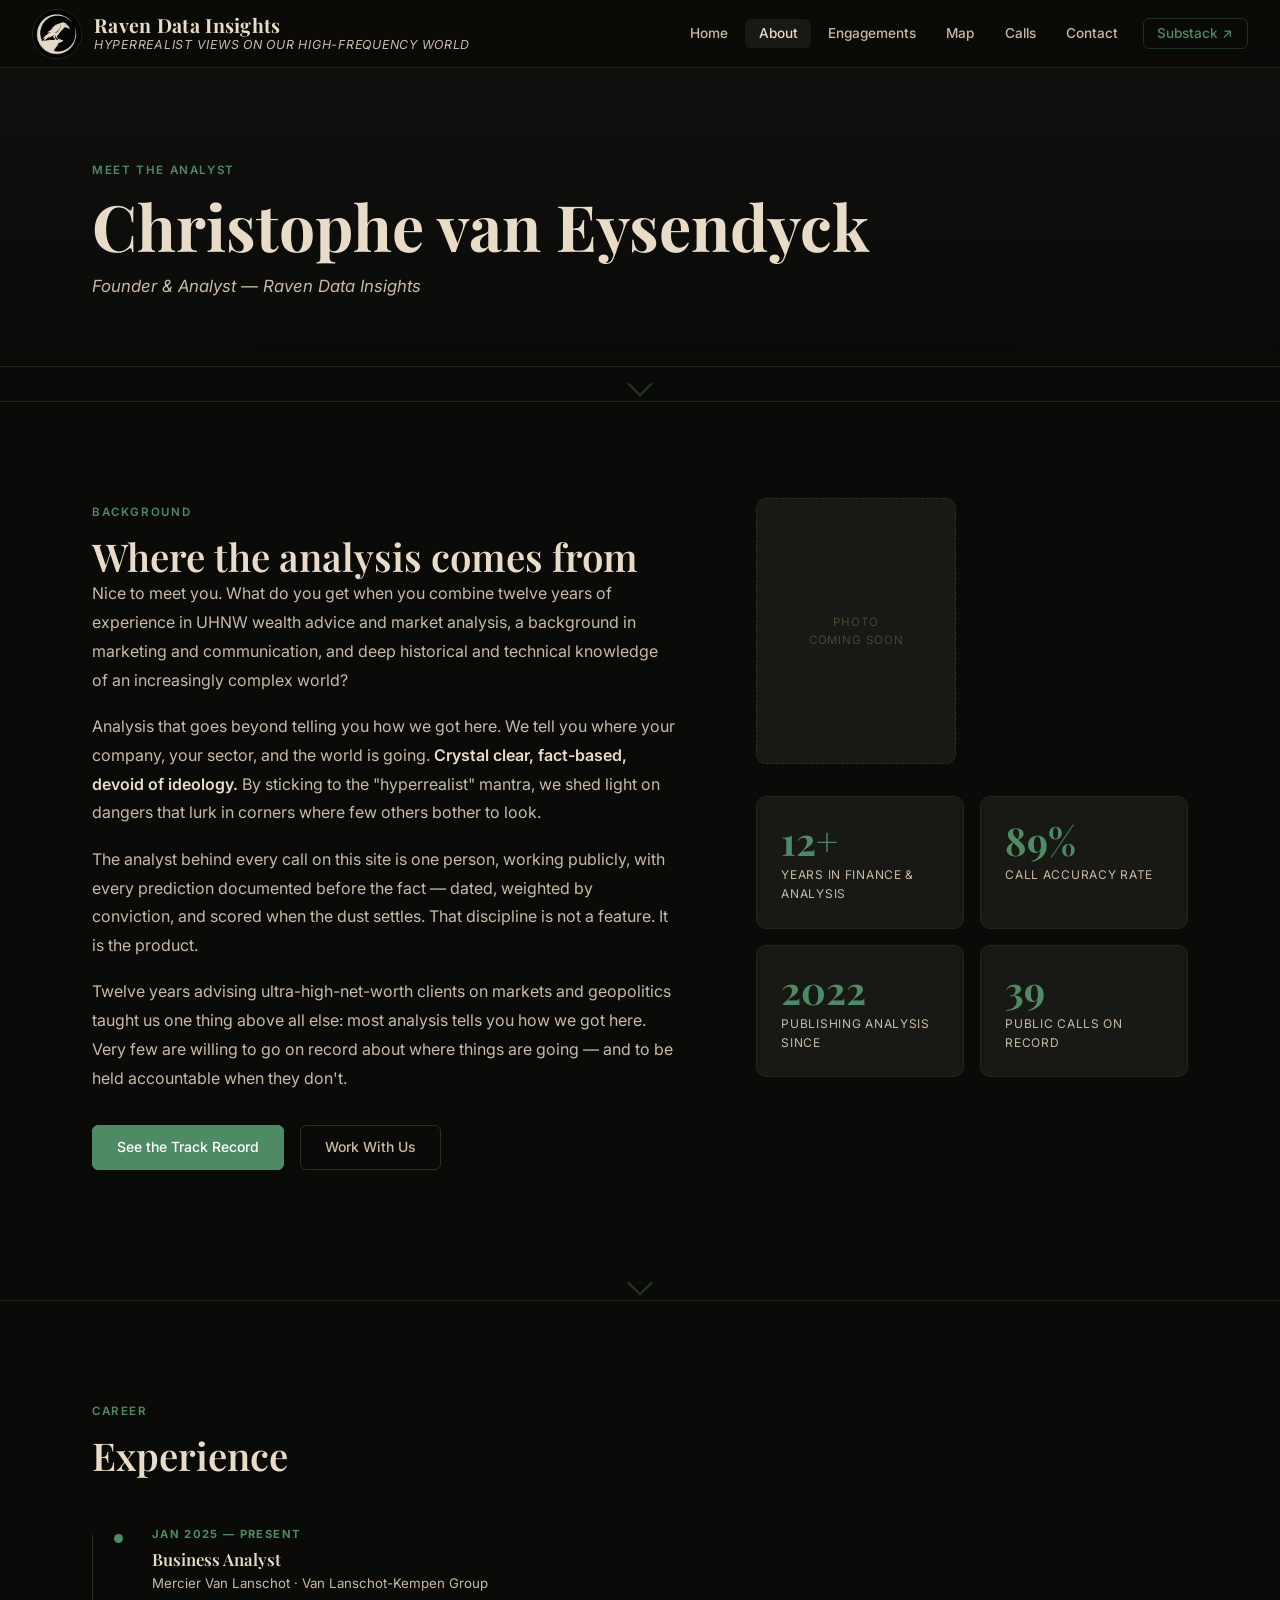
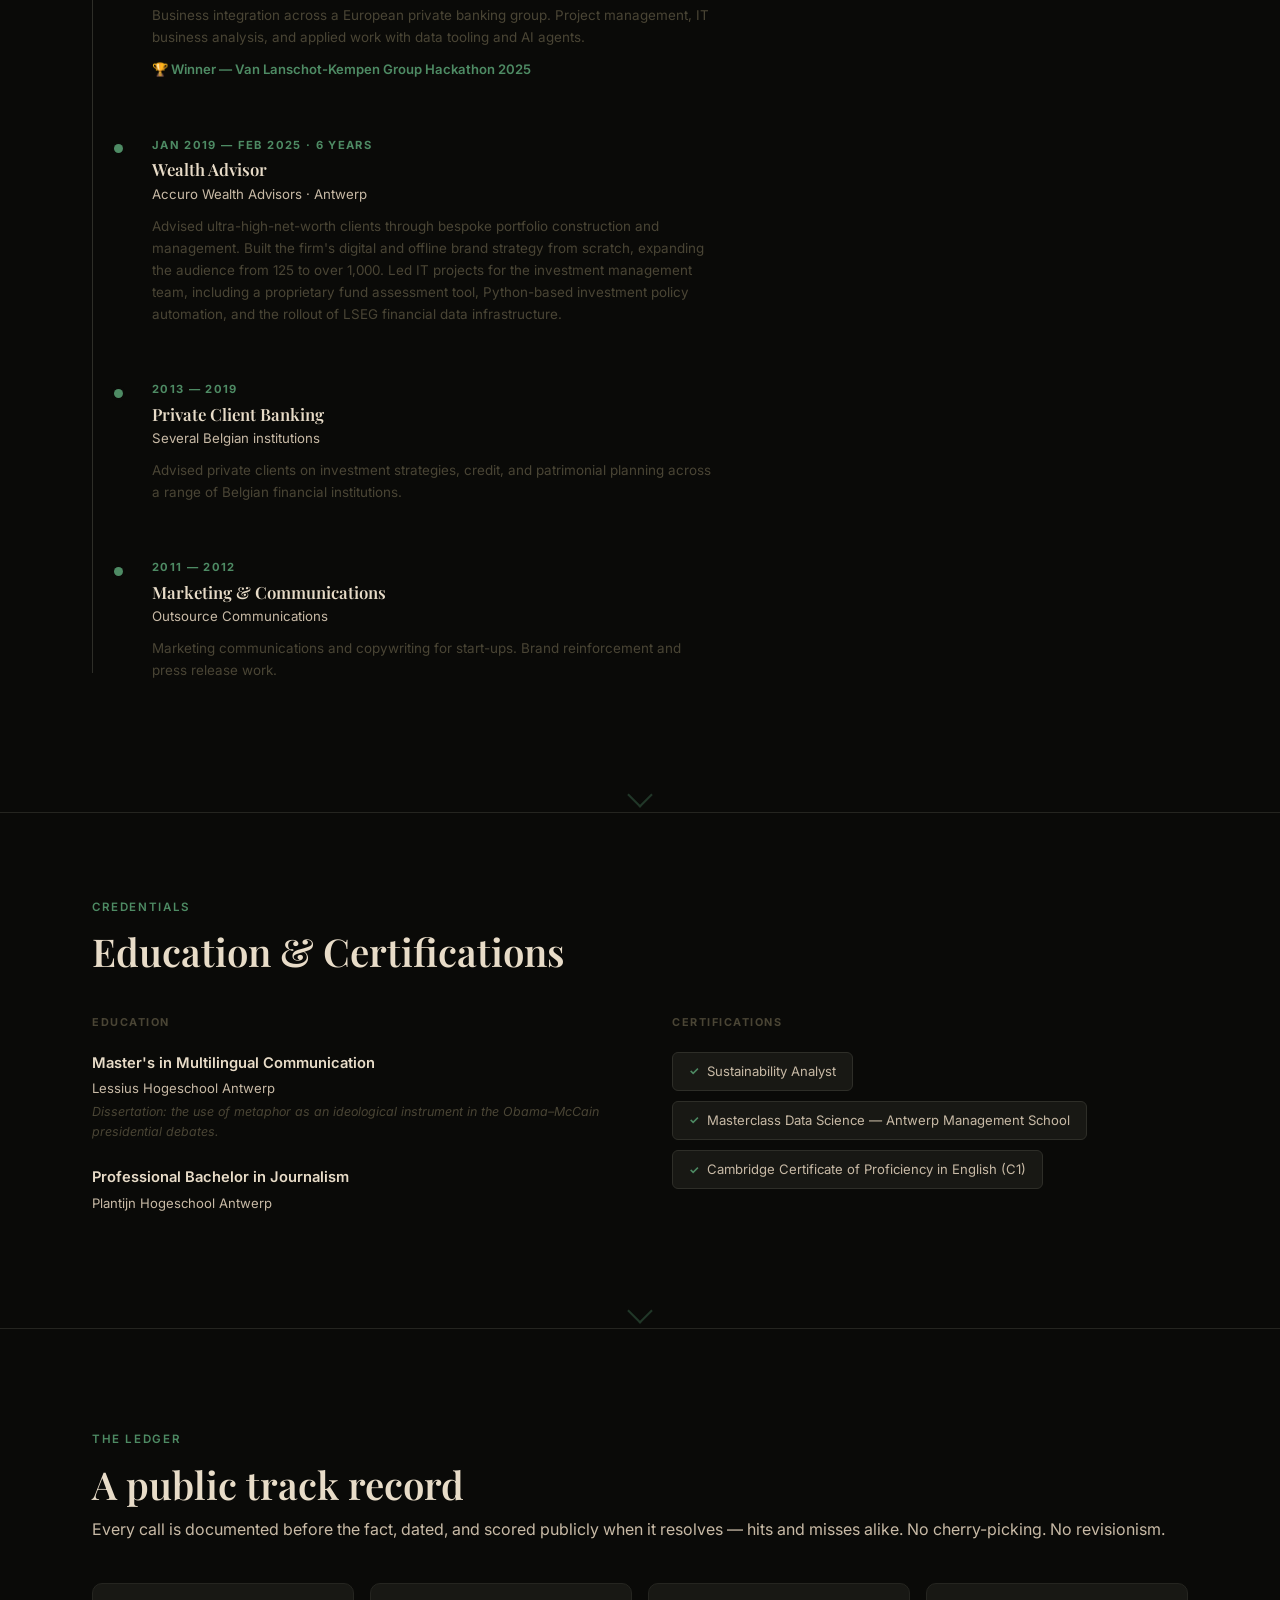
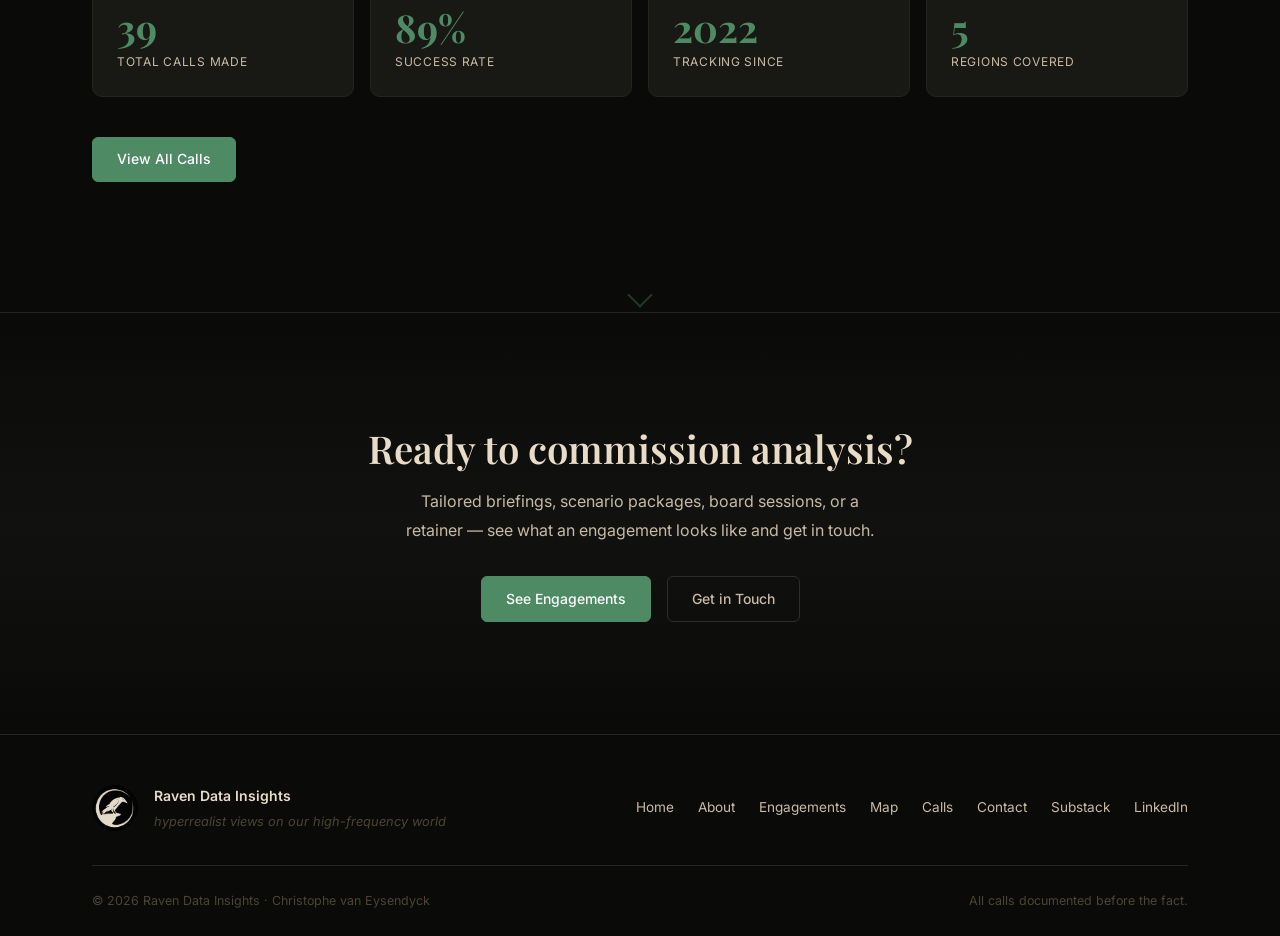
==== commit 2e499079: "Fix page-hero navbar overlap, about page spacing & content - page-hero top padding: +4rem → +5.5rem " ====
--- a/about.html
+++ b/about.html
@@ -107,10 +107,6 @@
               <span class="stat-label">Years in Finance &amp; Analysis</span>
             </div>
             <div class="stat-card">
-              <span class="stat-number">40</span>
-              <span class="stat-label">UHNW Clients Advised</span>
-            </div>
-            <div class="stat-card">
               <span class="stat-number" id="about-stat-rate">—</span>
               <span class="stat-label">Call Accuracy Rate</span>
             </div>
@@ -118,6 +114,10 @@
               <span class="stat-number">2022</span>
               <span class="stat-label">Publishing Analysis Since</span>
             </div>
+            <div class="stat-card">
+              <span class="stat-number" id="about-snap-total">—</span>
+              <span class="stat-label">Public Calls on Record</span>
+            </div>
           </div>
         </div>
 
@@ -138,20 +138,14 @@
           <div class="timeline-role">Business Analyst</div>
           <div class="timeline-org">Mercier Van Lanschot · Van Lanschot-Kempen Group</div>
           <div class="timeline-desc">Business integration across a European private banking group. Project management, IT business analysis, and applied work with data tooling and AI agents.</div>
+          <div class="timeline-desc" style="margin-top:0.6rem;"><strong style="color:var(--accent);font-size:0.82rem;">🏆 Winner — Van Lanschot-Kempen Group Hackathon 2025</strong></div>
         </div>
 
         <div class="timeline-item">
           <div class="timeline-date">Jan 2019 — Feb 2025 · 6 years</div>
           <div class="timeline-role">Wealth Advisor</div>
           <div class="timeline-org">Accuro Wealth Advisors · Antwerp</div>
-          <div class="timeline-desc">Advised ultra-high-net-worth clients through bespoke portfolio construction and management — growing from 3 to 40 active client relationships. Built the firm's digital and offline brand strategy from scratch, expanding the audience from 125 to over 1,000. Led IT projects for the investment management team, including a proprietary fund assessment tool, Python-based investment policy automation, and the rollout of LSEG financial data infrastructure.</div>
-        </div>
-
-        <div class="timeline-item">
-          <div class="timeline-date">Jun 2011 — Jan 2012</div>
-          <div class="timeline-role">Marketing &amp; Communications</div>
-          <div class="timeline-org">Outsource Communications</div>
-          <div class="timeline-desc">Marketing communications and copywriting for start-ups. Brand reinforcement and press release work.</div>
+          <div class="timeline-desc">Advised ultra-high-net-worth clients through bespoke portfolio construction and management. Built the firm's digital and offline brand strategy from scratch, expanding the audience from 125 to over 1,000. Led IT projects for the investment management team, including a proprietary fund assessment tool, Python-based investment policy automation, and the rollout of LSEG financial data infrastructure.</div>
         </div>
 
         <div class="timeline-item">
@@ -159,6 +153,13 @@
           <div class="timeline-role">Private Client Banking</div>
           <div class="timeline-org">Several Belgian institutions</div>
           <div class="timeline-desc">Advised private clients on investment strategies, credit, and patrimonial planning across a range of Belgian financial institutions.</div>
+        </div>
+
+        <div class="timeline-item">
+          <div class="timeline-date">2011 — 2012</div>
+          <div class="timeline-role">Marketing &amp; Communications</div>
+          <div class="timeline-org">Outsource Communications</div>
+          <div class="timeline-desc">Marketing communications and copywriting for start-ups. Brand reinforcement and press release work.</div>
         </div>
 
       </div>
@@ -306,18 +307,16 @@
           ? Math.round(successful.length / completed.length * 100) + '%'
           : '—';
 
-        ['snap-total', 'about-stat-rate'].forEach(id => {
-          const el = document.getElementById(id);
-          if (el) el.textContent = id === 'snap-total' ? all.length : rate;
-        });
-        document.getElementById('snap-total').textContent = all.length;
-        document.getElementById('snap-rate').textContent = rate;
-        document.getElementById('snap-regions').textContent = regions;
-        document.getElementById('about-stat-rate').textContent = rate;
+        const set = (id, val) => { const el = document.getElementById(id); if (el) el.textContent = val; };
+        set('about-stat-rate', rate);
+        set('about-snap-total', all.length);
+        set('snap-total', all.length);
+        set('snap-rate', rate);
+        set('snap-regions', regions);
       })
       .catch(() => {
-        ['snap-total'].forEach(id => { const el = document.getElementById(id); if (el) el.textContent = '16'; });
-        ['snap-rate', 'about-stat-rate'].forEach(id => { const el = document.getElementById(id); if (el) el.textContent = '86%'; });
+        ['snap-total','about-snap-total'].forEach(id => { const el = document.getElementById(id); if (el) el.textContent = '16'; });
+        ['snap-rate','about-stat-rate'].forEach(id => { const el = document.getElementById(id); if (el) el.textContent = '86%'; });
         const el = document.getElementById('snap-regions'); if (el) el.textContent = '5';
       });
   </script>
--- a/css/style.css
+++ b/css/style.css
@@ -1131,7 +1131,7 @@
    INNER PAGE HERO — shared header for non-hero pages
    ================================================================ */
 .page-hero {
-  padding: calc(var(--nav-h) + 4rem) 0 3.5rem;
+  padding: calc(var(--nav-h) + 5.5rem) 0 4rem;
   border-bottom: 1px solid var(--border);
   background: linear-gradient(to bottom, var(--bg-surface), var(--bg));
 }
@@ -1206,7 +1206,7 @@
 }
 .timeline-item {
   position: relative;
-  padding: 0 0 2.75rem 2rem;
+  padding: 0 0 3.5rem 2rem;
 }
 .timeline-item:last-child { padding-bottom: 0; }
 .timeline-item::before {
@@ -1436,7 +1436,7 @@
 
 /* ── Responsive: new pages (≤ 600px) ───────────────────── */
 @media (max-width: 600px) {
-  .page-hero { padding: calc(var(--nav-h) + 2.5rem) 0 2.5rem; }
+  .page-hero { padding: calc(var(--nav-h) + 4rem) 0 2.5rem; }
   .bio-section, .timeline-section, .creds-section,
   .track-snapshot, .engagements-section, .process-section,
   .pricing-section, .audience-section { padding: 4rem 0; }
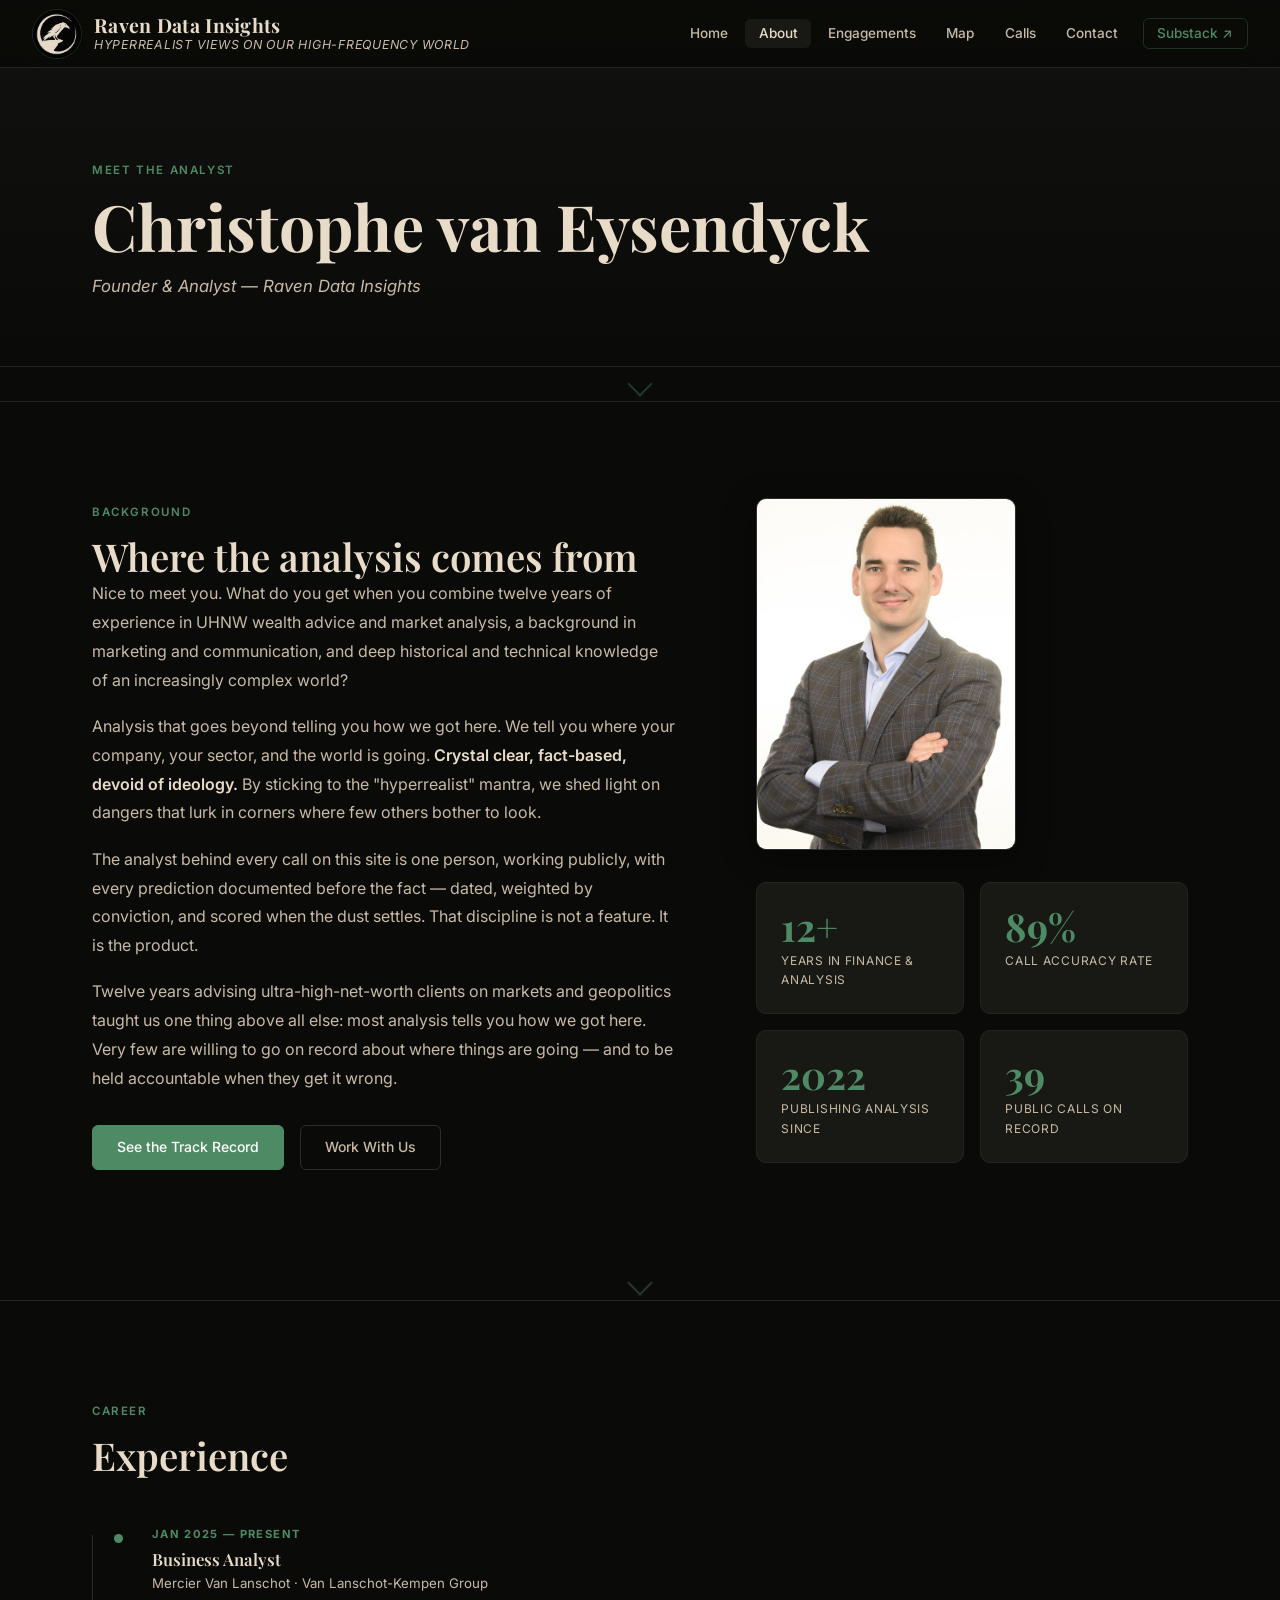
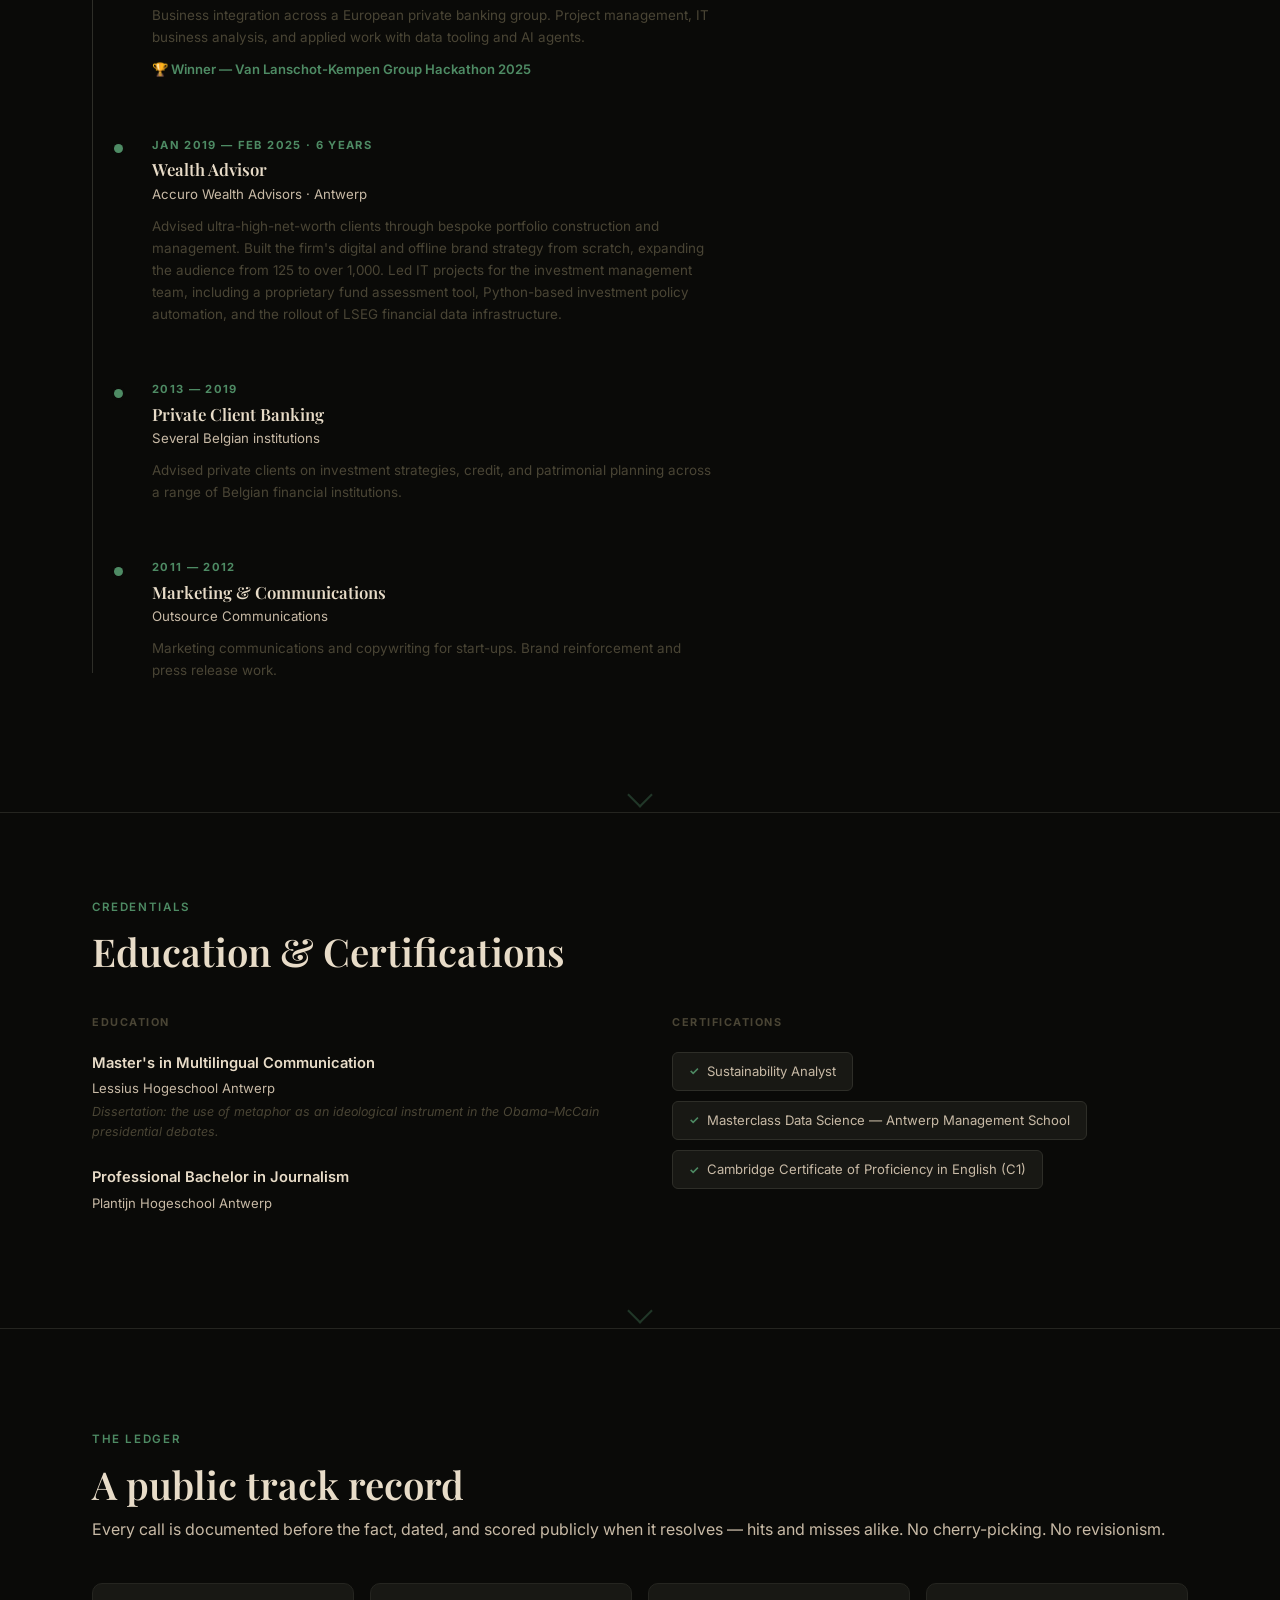
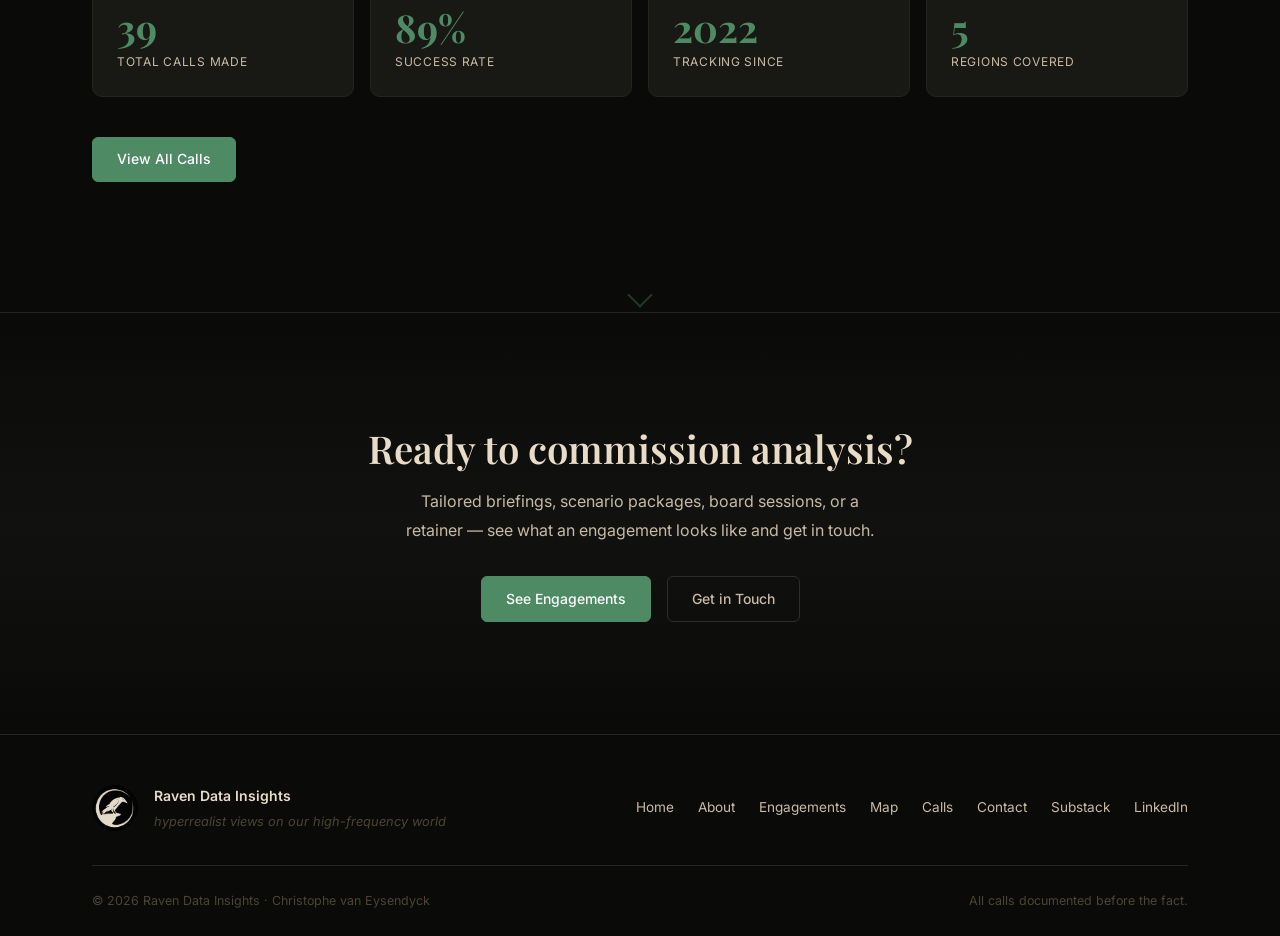
==== commit d1829d23: "Add profile photo, fix bio text ending, update photo CSS - Add compressed profile photo (christophe." ====
--- a/about.html
+++ b/about.html
@@ -89,7 +89,7 @@
 
           <p>The analyst behind every call on this site is one person, working publicly, with every prediction documented before the fact — dated, weighted by conviction, and scored when the dust settles. That discipline is not a feature. It is the product.</p>
 
-          <p>Twelve years advising ultra-high-net-worth clients on markets and geopolitics taught us one thing above all else: most analysis tells you how we got here. Very few are willing to go on record about where things are going — and to be held accountable when they don't.</p>
+          <p>Twelve years advising ultra-high-net-worth clients on markets and geopolitics taught us one thing above all else: most analysis tells you how we got here. Very few are willing to go on record about where things are going — and to be held accountable when they get it wrong.</p>
 
           <div style="margin-top: 2rem; display: flex; gap: 1rem; flex-wrap: wrap;">
             <a href="calls.html" class="btn btn-primary">See the Track Record</a>
@@ -98,9 +98,7 @@
         </div>
 
         <div>
-          <div class="bio-photo" aria-label="Photo coming soon">
-            Photo<br>coming soon
-          </div>
+          <img src="images/christophe.jpg" alt="Christophe van Eysendyck — Founder, Raven Data Insights" class="bio-photo">
           <div class="bio-stats">
             <div class="stat-card">
               <span class="stat-number">12+</span>
--- a/css/style.css
+++ b/css/style.css
@@ -1160,22 +1160,13 @@
 .bio-text p { margin-bottom: 1.1rem; }
 .bio-photo {
   width: 100%;
-  aspect-ratio: 3 / 4;
-  max-width: 200px;
-  background: var(--bg-card);
-  border: 1px dashed var(--border-light);
+  max-width: 260px;
   border-radius: var(--radius);
-  display: flex;
-  align-items: center;
-  justify-content: center;
-  color: var(--text-dim);
-  font-size: 0.72rem;
-  letter-spacing: 0.08em;
-  text-transform: uppercase;
+  object-fit: cover;
+  border: 1px solid var(--border-light);
+  box-shadow: 0 8px 32px rgba(0,0,0,0.4);
   margin-bottom: 2rem;
-  text-align: center;
-  padding: 1rem;
-  line-height: 1.6;
+  display: block;
 }
 .bio-stats {
   display: grid;
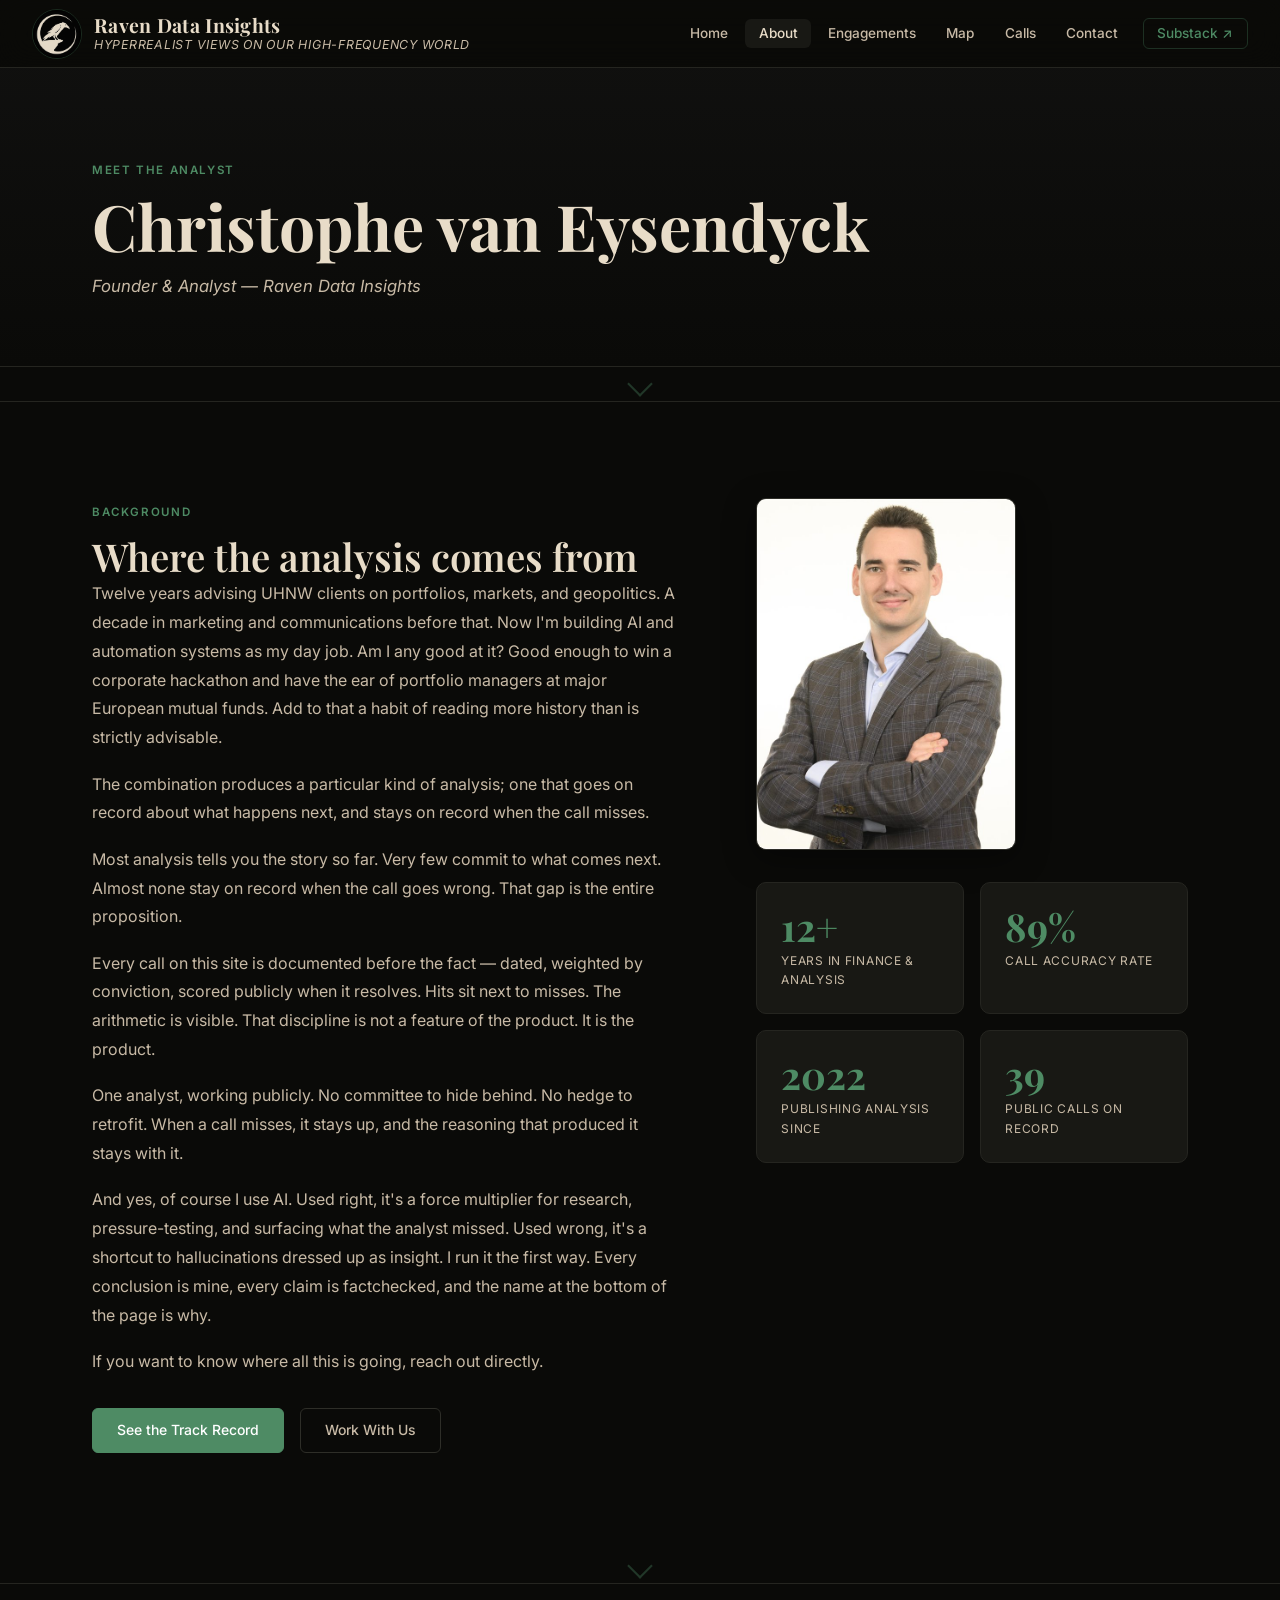
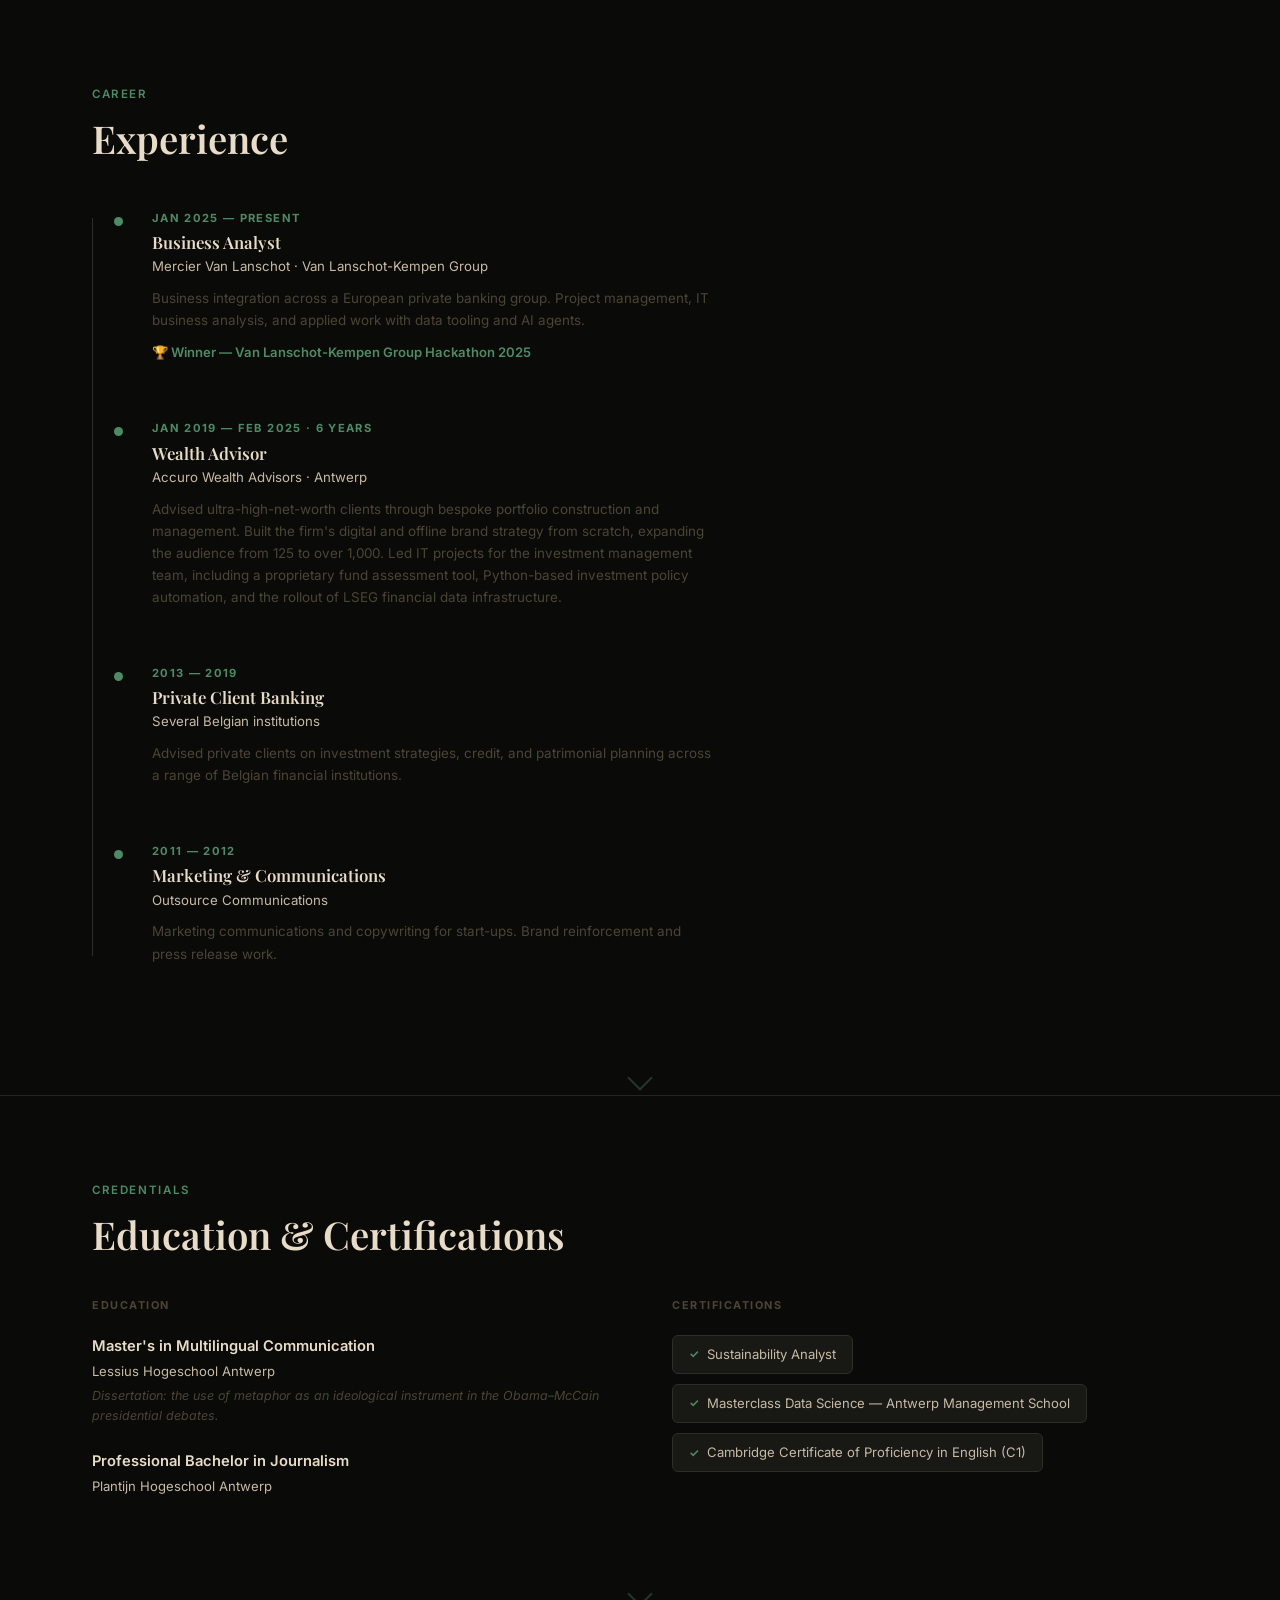
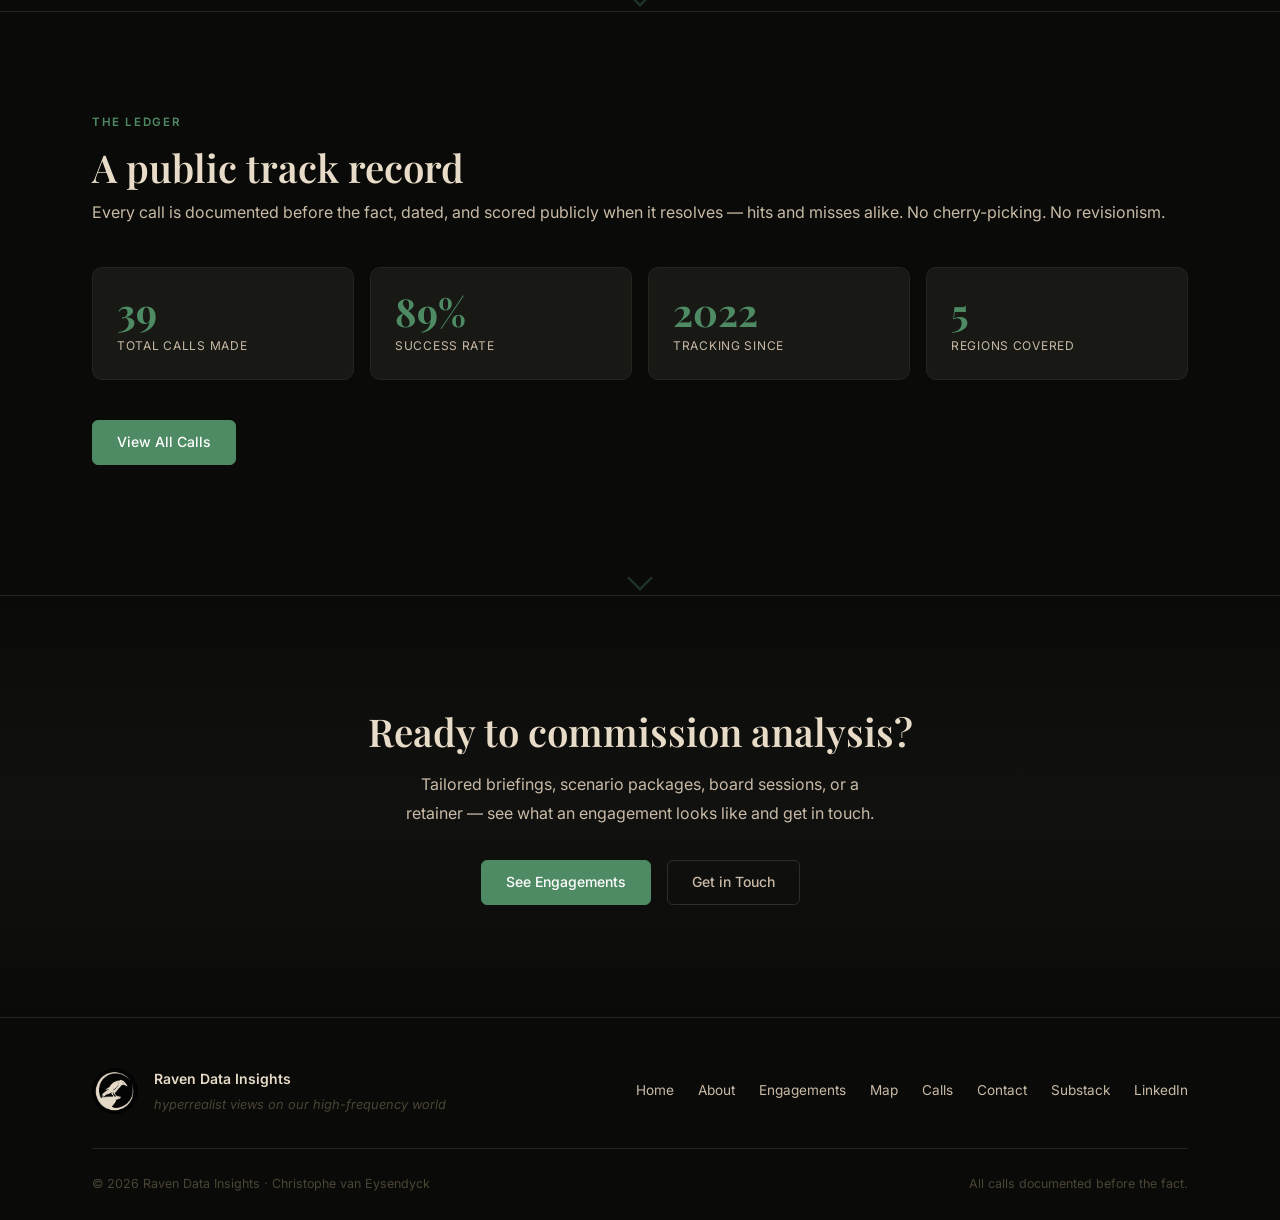
==== commit ccc0c1e1: "Update about page bio with new text Co-Authored-By: Claude Sonnet 4.6 <noreply@anthropic.com>" ====
--- a/about.html
+++ b/about.html
@@ -83,13 +83,19 @@
           <span class="section-label">Background</span>
           <h2>Where the analysis comes from</h2>
 
-          <p>Nice to meet you. What do you get when you combine twelve years of experience in UHNW wealth advice and market analysis, a background in marketing and communication, and deep historical and technical knowledge of an increasingly complex world?</p>
-
-          <p>Analysis that goes beyond telling you how we got here. We tell you where your company, your sector, and the world is going. <strong>Crystal clear, fact-based, devoid of ideology.</strong> By sticking to the "hyperrealist" mantra, we shed light on dangers that lurk in corners where few others bother to look.</p>
-
-          <p>The analyst behind every call on this site is one person, working publicly, with every prediction documented before the fact — dated, weighted by conviction, and scored when the dust settles. That discipline is not a feature. It is the product.</p>
-
-          <p>Twelve years advising ultra-high-net-worth clients on markets and geopolitics taught us one thing above all else: most analysis tells you how we got here. Very few are willing to go on record about where things are going — and to be held accountable when they get it wrong.</p>
+          <p>Twelve years advising UHNW clients on portfolios, markets, and geopolitics. A decade in marketing and communications before that. Now I'm building AI and automation systems as my day job. Am I any good at it? Good enough to win a corporate hackathon and have the ear of portfolio managers at major European mutual funds. Add to that a habit of reading more history than is strictly advisable.</p>
+
+          <p>The combination produces a particular kind of analysis; one that goes on record about what happens next, and stays on record when the call misses.</p>
+
+          <p>Most analysis tells you the story so far. Very few commit to what comes next. Almost none stay on record when the call goes wrong. That gap is the entire proposition.</p>
+
+          <p>Every call on this site is documented before the fact — dated, weighted by conviction, scored publicly when it resolves. Hits sit next to misses. The arithmetic is visible. That discipline is not a feature of the product. It is the product.</p>
+
+          <p>One analyst, working publicly. No committee to hide behind. No hedge to retrofit. When a call misses, it stays up, and the reasoning that produced it stays with it.</p>
+
+          <p>And yes, of course I use AI. Used right, it's a force multiplier for research, pressure-testing, and surfacing what the analyst missed. Used wrong, it's a shortcut to hallucinations dressed up as insight. I run it the first way. Every conclusion is mine, every claim is factchecked, and the name at the bottom of the page is why.</p>
+
+          <p>If you want to know where all this is going, reach out directly.</p>
 
           <div style="margin-top: 2rem; display: flex; gap: 1rem; flex-wrap: wrap;">
             <a href="calls.html" class="btn btn-primary">See the Track Record</a>
--- a/css/style.css
+++ b/css/style.css
@@ -1337,11 +1337,9 @@
   letter-spacing: 0.03em;
 }
 .service-card.featured {
-  border-color: rgba(78, 139, 100, 0.4);
-  background: linear-gradient(140deg, var(--bg-card), rgba(78, 139, 100, 0.05));
+  background: linear-gradient(140deg, var(--bg-card), rgba(200, 168, 50, 0.04));
   position: relative;
 }
-.service-card.featured:hover { border-color: rgba(78, 139, 100, 0.65); }
 .featured-badge {
   display: inline-block;
   font-size: 0.6rem;
@@ -1353,6 +1351,46 @@
   border-radius: 4px;
   padding: 0.2rem 0.55rem;
   margin-bottom: 0.6rem;
+}
+.tier-badge {
+  display: inline-block;
+  font-size: 0.62rem;
+  font-weight: 700;
+  letter-spacing: 0.14em;
+  text-transform: uppercase;
+  border-radius: 4px;
+  padding: 0.2rem 0.6rem;
+  margin-bottom: 1rem;
+}
+.tier-bronze { color: #c4904a; background: rgba(196, 144, 74, 0.12); }
+.tier-silver { color: #9aaab8; background: rgba(154, 170, 184, 0.12); }
+.tier-gold   { color: #c8a832; background: rgba(200, 168, 50, 0.12); }
+.service-card.featured { border-color: rgba(200, 168, 50, 0.3); }
+.service-card.featured:hover { border-color: rgba(200, 168, 50, 0.55); }
+.tier-tagline {
+  font-size: 0.88rem;
+  color: var(--text-muted);
+  margin-bottom: 1.25rem;
+  font-style: italic;
+}
+.tier-includes {
+  list-style: none;
+  display: flex;
+  flex-direction: column;
+  gap: 0.55rem;
+}
+.tier-includes li {
+  font-size: 0.85rem;
+  color: var(--text-muted);
+  padding-left: 1.1rem;
+  position: relative;
+}
+.tier-includes li::before {
+  content: '→';
+  position: absolute;
+  left: 0;
+  color: var(--accent);
+  font-weight: 600;
 }
 
 /* Process (How it works) */
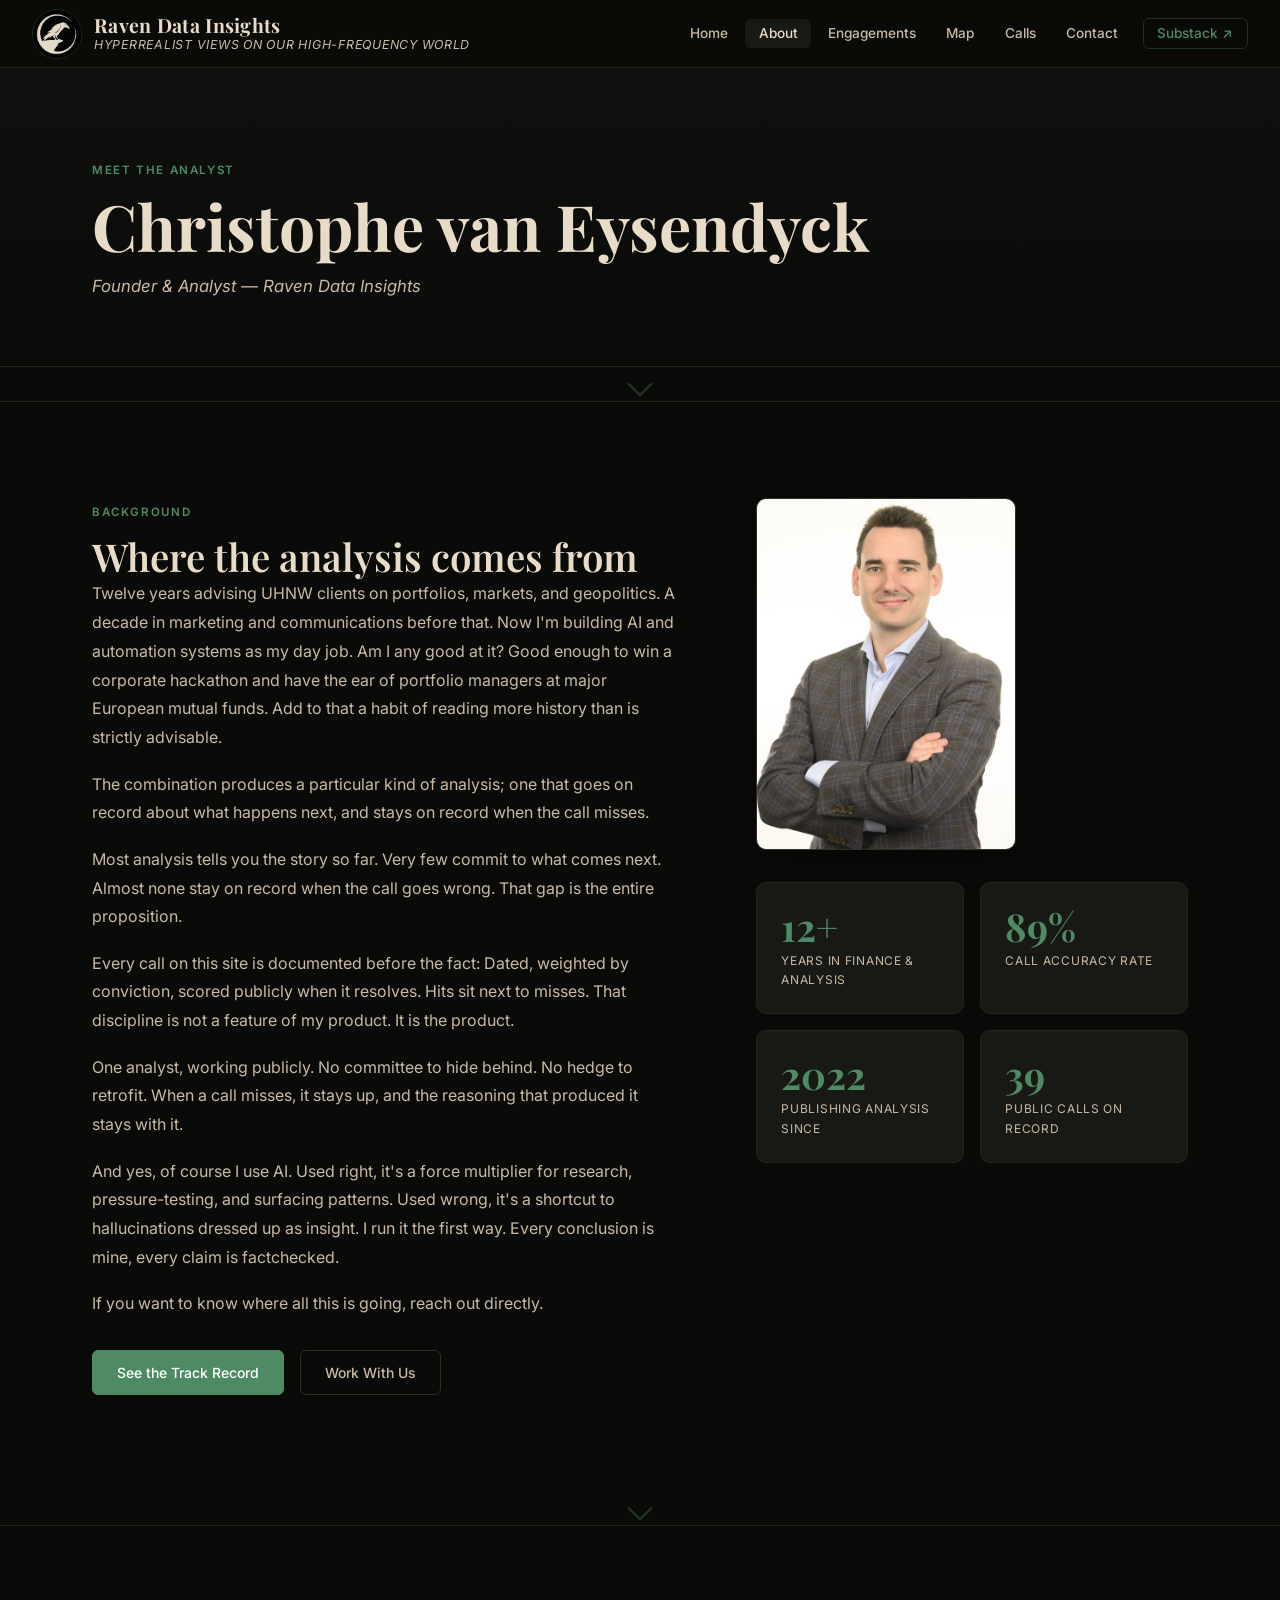
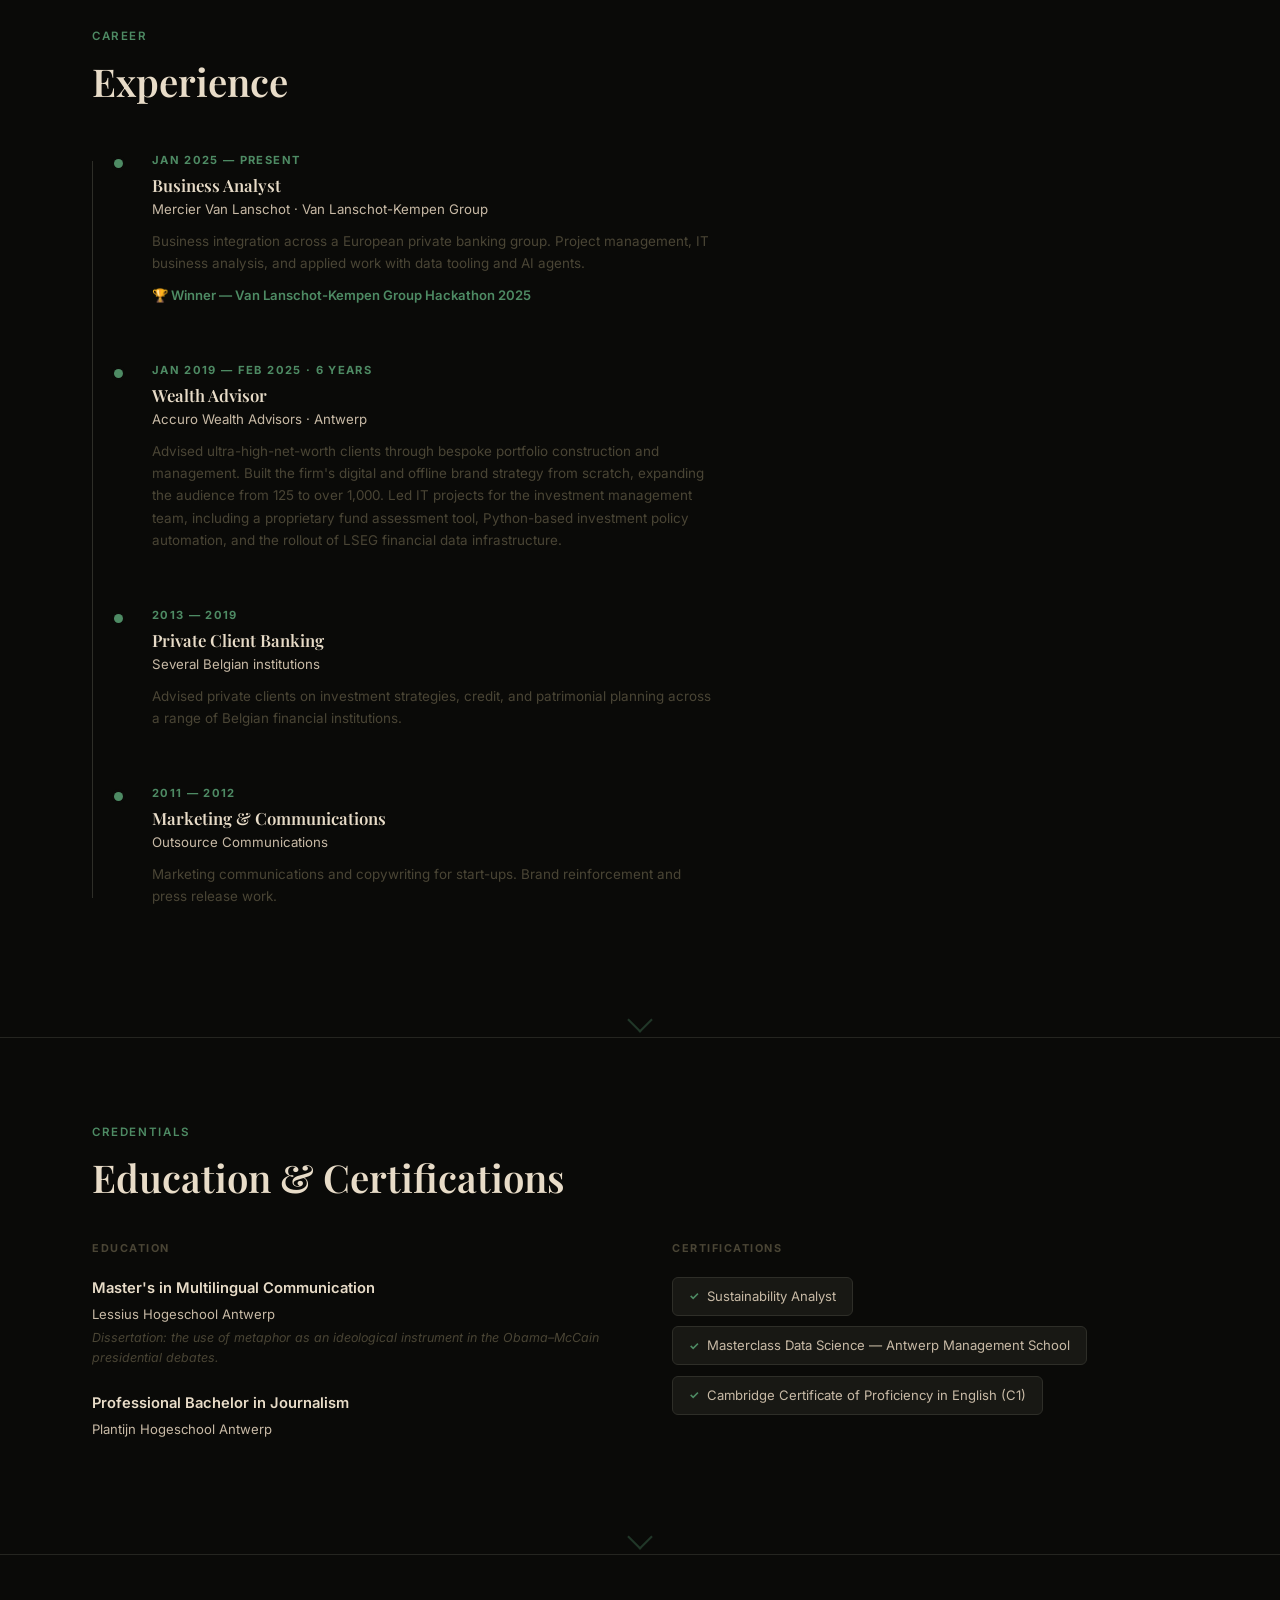
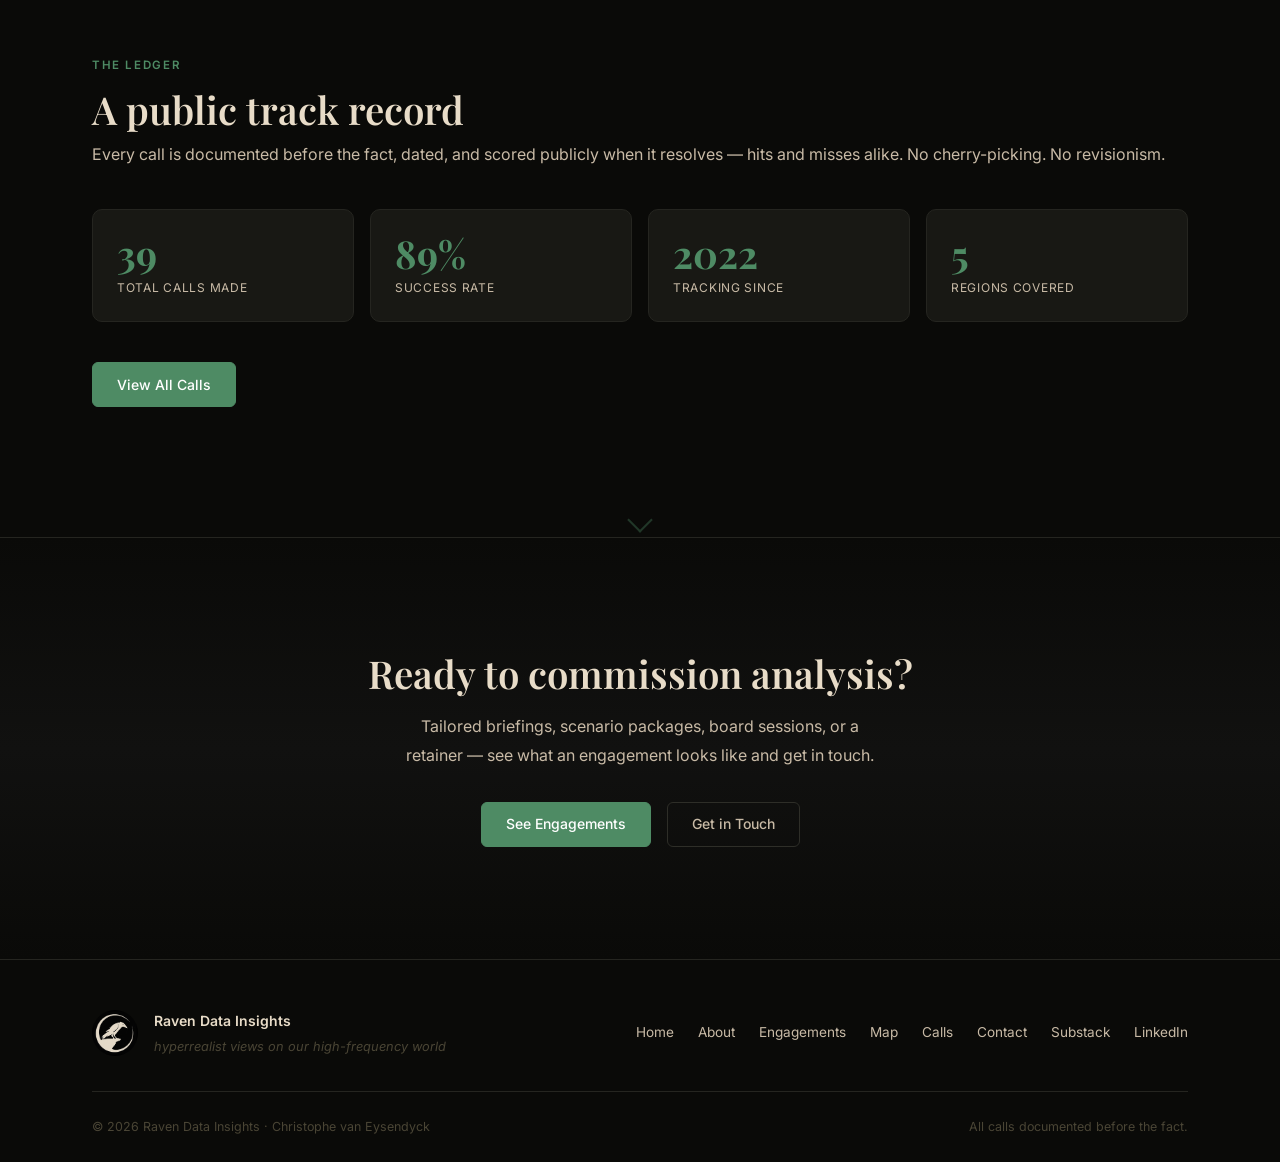
==== commit f1db8ae6: "Correct about page bio text — two paragraphs Co-Authored-By: Claude Sonnet 4.6 <noreply@anthropic.co" ====
--- a/about.html
+++ b/about.html
@@ -89,11 +89,11 @@
 
           <p>Most analysis tells you the story so far. Very few commit to what comes next. Almost none stay on record when the call goes wrong. That gap is the entire proposition.</p>
 
-          <p>Every call on this site is documented before the fact — dated, weighted by conviction, scored publicly when it resolves. Hits sit next to misses. The arithmetic is visible. That discipline is not a feature of the product. It is the product.</p>
+          <p>Every call on this site is documented before the fact: Dated, weighted by conviction, scored publicly when it resolves. Hits sit next to misses. That discipline is not a feature of my product. It is the product.</p>
 
           <p>One analyst, working publicly. No committee to hide behind. No hedge to retrofit. When a call misses, it stays up, and the reasoning that produced it stays with it.</p>
 
-          <p>And yes, of course I use AI. Used right, it's a force multiplier for research, pressure-testing, and surfacing what the analyst missed. Used wrong, it's a shortcut to hallucinations dressed up as insight. I run it the first way. Every conclusion is mine, every claim is factchecked, and the name at the bottom of the page is why.</p>
+          <p>And yes, of course I use AI. Used right, it's a force multiplier for research, pressure-testing, and surfacing patterns. Used wrong, it's a shortcut to hallucinations dressed up as insight. I run it the first way. Every conclusion is mine, every claim is factchecked.</p>
 
           <p>If you want to know where all this is going, reach out directly.</p>
 
